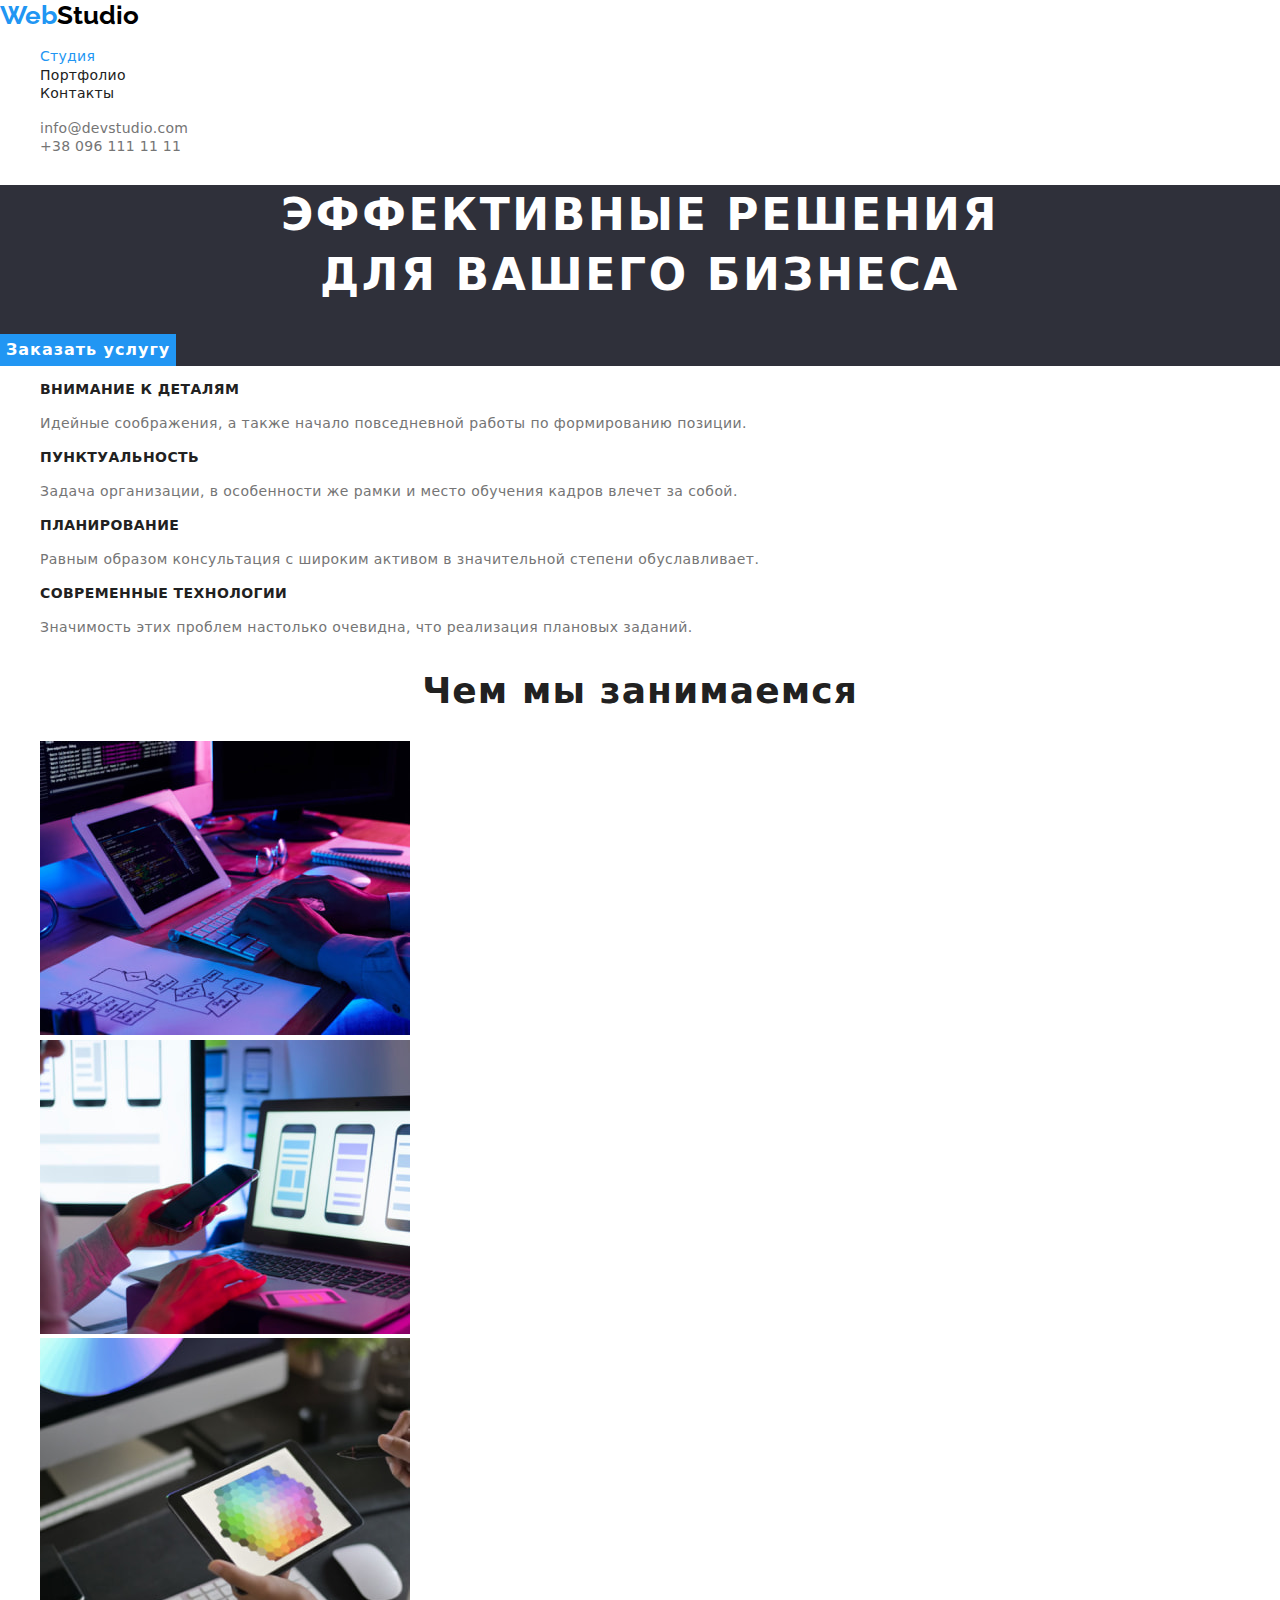
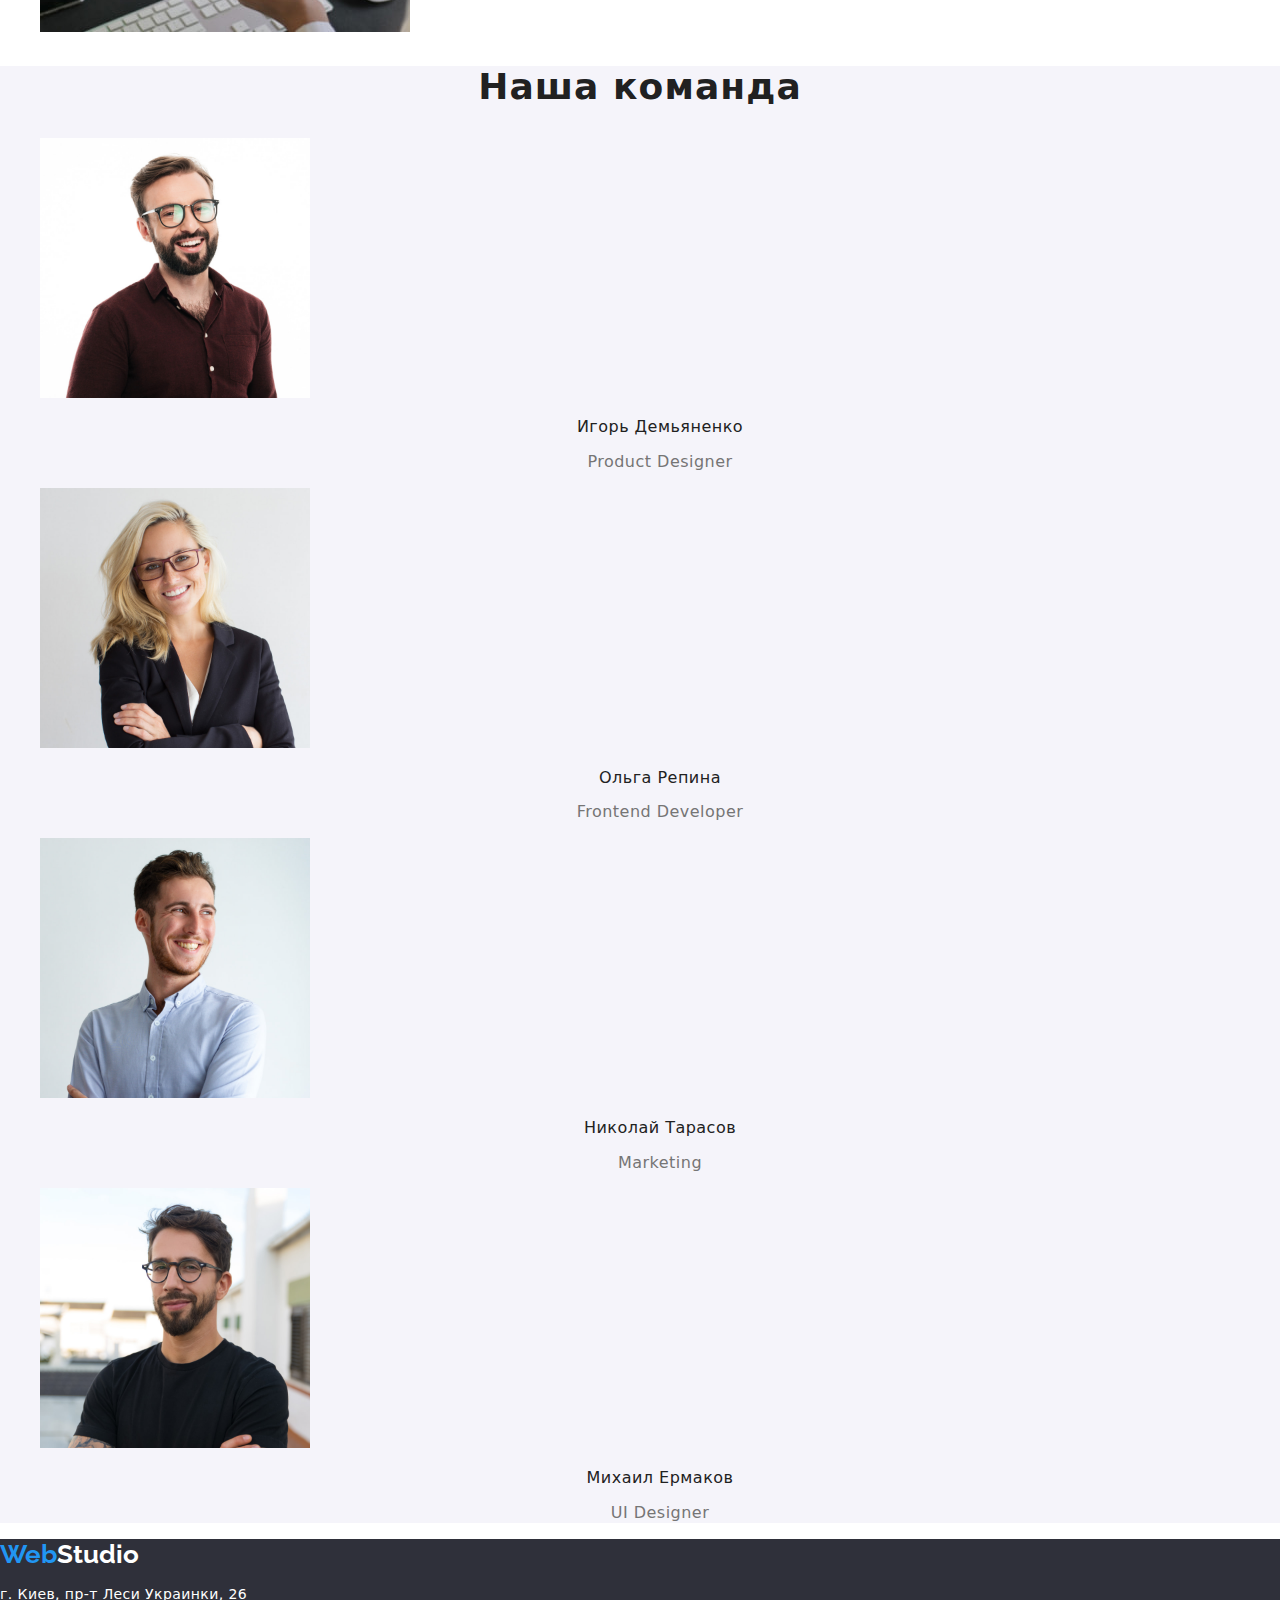
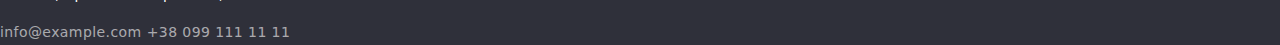
==== index.html @ 964d64b8 "adds normalize" ====
<!DOCTYPE html>
<html lang="ru">
  <head>
    <meta charset="UTF-8" />
    <meta http-equiv="X-UA-Compatible" content="IE=edge" />
    <meta name="viewport" content="width=device-width, initial-scale=1.0" />
    <title>WebStudio</title>
    <link rel="preconnect" href="https://fonts.googleapis.com" />
    <link rel="preconnect" href="https://fonts.gstatic.com" crossorigin />
    <link
      href="https://fonts.googleapis.com/css2?family=Raleway:wght@700&family=Roboto:wght@400;500;700;900&display=swap"
      rel="stylesheet"
    />
    <link rel="stylesheet" href="./css/styles.css" />
    <link rel="stylesheet" href="https://cdnjs.cloudflare.com/ajax/libs/modern-normalize/1.1.0/modern-normalize.min.css">
  </head>
  <body>
    <header>
      <a href="" class="link header-logo"> <span lang="en" class="logo">Web</span>Studio</a>
      <nav>
        <ul class="list">
          <li>
            <a href="index.html" class="link header-link-current current">Студия</a>
          </li>
          <li><a href="portfolio.html" class="link header-link-current">Портфолио</a></li>
          <li><a href="" class="link header-link-current">Контакты</a></li>
        </ul>
      </nav>
      <ul class="list">
        <li>
          <a href="mailto:info@devstudio.com" class="link header-communication"
            >info@devstudio.com</a
          >
        </li>
        <li>
          <a href="tel:++380961111111" class="link header-communication">+38 096 111 11 11</a>
        </li>
      </ul>
    </header>
    <main>
      <!-- Main section -->
      <section class="title">
        <h1 class="uppertitle">
          Эффективные решения <br />
          для вашего бизнеса
        </h1>
        <button class="btn" type="button">Заказать услугу</button>
      </section>
      <!--Особенности  -->
      <section class="section-1">
        <h2 hidden>Особенности</h2>
        <ul class="list">
          <li>
            <h3 class="caption">Внимание к деталям</h3>
            <p class="caption-txt">
              Идейные соображения, а также начало повседневной работы по формированию позиции.
            </p>
          </li>
          <li>
            <h3 class="caption">Пунктуальность</h3>
            <p class="caption-txt">
              Задача организации, в особенности же рамки и место обучения кадров влечет за собой.
            </p>
          </li>
          <li>
            <h3 class="caption">Планирование</h3>
            <p class="caption-txt">
              Равным образом консультация с широким активом в значительной степени обуславливает.
            </p>
          </li>
          <li>
            <h3 class="caption">Современные технологии</h3>
            <p class="caption-txt">
              Значимость этих проблем настолько очевидна, что реализация плановых заданий.
            </p>
          </li>
        </ul>
      </section>
      <!--Чем мы занимаемся-->
      <section>
        <h2 class="heading">Чем мы занимаемся</h2>
        <ul class="list">
          <li>
            <img
              class="list-pic"
              src="./images/what-we-do/box-1.jpg"
              alt="пишет код"
              width="370"
              height="294"
            />
          </li>
          <li>
            <img
              class="list-pic"
              src="./images/what-we-do/box-2.jpg"
              alt="телефон авторизируется с компютером"
              width="370"
              height="294"
            />
          </li>
          <li>
            <img
              class="list-pic"
              src="./images/what-we-do/box-3.jpg"
              alt="спектр цветов на ноутбуке"
              width="370"
              height="294"
            />
          </li>
        </ul>
      </section>
      <!--Наша команда-->
      <section class="section-3">
        <h2 class="heading">Наша команда</h2>
        <ul class="list">
          <li>
            <img
              class="list-images"
              src="./images/our-team/img(1).jpg"
              alt="мужчина в коричневой рубашке"
              width="270"
              height="260"
            />
            <h3 class="list-title">Игорь Демьяненко</h3>
            <p class="list-txt" lang="en">Product Designer</p>
          </li>
          <li>
            <img
              class="list-images"
              src="./images/our-team/img(2).jpg"
              alt="женщина в очках"
              width="270"
              height="260"
            />
            <h3 class="list-title">Ольга Репина</h3>
            <p class="list-txt" lang="en">Frontend Developer</p>
          </li>
          <li>
            <img
              class="list-images"
              src="./images/our-team/img(3).jpg"
              alt="мужчина в белой рубашке"
              width="270"
              height="260"
            />
            <h3 class="list-title">Николай Тарасов</h3>
            <p class="list-txt" lang="en">Marketing</p>
          </li>
          <li>
            <img
              class="list-images"
              src="./images/our-team/img(4).jpg"
              alt="мужчина в черной рубашке"
              width="270"
              height="260"
            />
            <h3 class="list-title">Михаил Ермаков</h3>
            <p class="list-txt" lang="en">UI Designer</p>
          </li>
        </ul>
      </section>
    </main>
    <footer class="footer">
      <a href="" class="link footer-logo"> <span class="logo">Web</span>Studio</a>
      <address>
        <p class="address-txt">г. Киев, пр-т Леси Украинки, 26</p>
        <a href="mailto:info@example.com" class="link footer-communication">info@example.com</a>
        <a href="tel:+380991111111" class="link footer-communication">+38 099 111 11 11</a>
      </address>
    </footer>
  </body>
</html>
---- css/styles.css ----
:root{
    /*text colors*/
--main-txt-cl: #212121;
--secondary-txt-cl:#757575;
--accent-txt-cl:#2196F3;
--txt-color: #FFFFFF;

    /*background colors*/
    --dark-bg-cl:#2F303A;
    --light-bg-cl: #FFFFFF;
    /*others*/
}

body{
    color:var(--main-txt-cl) ;
    font-family: 'Roboto', sans-serif;
}

/*reset styles*/
.link{
    text-decoration: none;
    color: currentColor;
}
.list{
    list-style: none;
}

/*Studio*/
/*header section*/
.logo{
    color: var(--accent-txt-cl);
}
.header-logo{
    color: #000000;
    font-weight: 700;
        font-size: 26px;
        line-height: 1.19em ;
        font-family: 'Raleway';
}
.header {
    background-color: var(--light-bg-cl);
}

.header-link-current{
    font-weight: 500;
        font-size: 14px;
        line-height: 1.33em;
        letter-spacing: 0.02em;
        color: var(--main-txt-cl);
}

.header-link:hover,
.header-link:focus{
    color: var(--accent-txt-cl);
}

.header-link-current:hover,
.header-link-current:focus{
    color: var(--accent-txt-cl);
}
.current{
    color: var(--accent-txt-cl);
}
.header-communication{
    font-weight: 500;
        font-size: 14px;
        line-height: height 1.33em;;
        letter-spacing: 0.02em;
        color: var(--secondary-txt-cl);
}

.header-communication:hover,
.header-communication:focus{
    color: var(--accent-txt-cl);
}

/*Main section*/
.title{
    background-color: var(--dark-bg-cl);
   
}

.uppertitle{
    font-weight: 900;
        font-size: 44px;
        line-height: 1.36em;
        text-align: center;
        letter-spacing: 0.06em;
        text-transform: uppercase;
        color: var(--txt-color);
           
}

.btn{
    font-weight: 700;
        font-size: 16px;
        line-height: 1.875em ;
        color: var(--txt-color);
        letter-spacing: 0.06em;
        background-color:var(--accent-txt-cl);
        cursor: pointer;
        font-family: inherit;
        background-color: var(--accent-txt-cl);
        border: none;
}

.btn:hover,
.btn:focus{
background-color:#188CE8;}
/*Особенности*/
.caption{
            font-weight: 700;
                font-size: 14px;
                line-height: 1.14em ;
                letter-spacing: 0.03em;
                text-transform: uppercase;
                color: var(--main-txt-cl);
}

.caption-txt {
    font-size: 14px;
    line-height: 1.71em ;
    letter-spacing: 0.03em;
    color: var(--secondary-txt-cl);
}
.heading {
    font-weight: 700;
    font-size: 36px;
    line-height: 1.16em;
    text-align: center;
    letter-spacing: 0.03em;
}
/*Чем мы занимаемся*/
.list-pic{
    width: 370px;
}

/*наша команда*/
.section-3{
    background-color:  #F5F4FA;
}

.list-images{
    width: 270px;
}

.list-title{
    font-weight: 500;
        font-size: 16px;
        line-height:1.18em;
        text-align: center;
        letter-spacing: 0.03em;
}

.list-txt{
        font-size: 16px;
        line-height:1.18em;
        text-align: center;
        letter-spacing: 0.03em;
        color: var(--secondary-txt-cl);
}



/*Filters*/
.list-btn {
    background-color: #F5F4FA;
    font-weight: 500;
        font-size: 16px;
        line-height:1.16em;
        text-align: center;
        letter-spacing: 0.03em;
        cursor: pointer;
        border: none;
}

.button-current{
    background-color: var(--accent-txt-cl);
    color: var(--txt-color);
}

.list-btn-current:hover,
.list-btn-current:focus{
    background-color: var(--accent-txt-cl);
    color: var(--txt-color);
}
/*projects*/
.list-img{
    width: 370px;
}

.list-heading{
    font-weight: 700;
        font-size: 18px;
        line-height:2em;
        letter-spacing: 0.06em;
}

.list-text{    
        font-size: 16px;
        line-height:1.875em;
        letter-spacing: 0.03em;
        color:var(--secondary-txt-cl);
}



/*footer*/
.footer {
    background-color: var(--dark-bg-cl);
}

.footer-logo {
    font-weight: 700;
    font-size: 26px;
    line-height: 1.19em;
    color: var(--txt-color);
    font-family: 'Raleway';
}

.address-txt {
    font-size: 14px;
    line-height: 1.71em;
    letter-spacing: 0.03em;
    color:var(--txt-color);
    font-style: normal;

}

.footer-communication {
    font-size: 14px;
    line-height: 1.71em;
    letter-spacing: 0.03em;
    color: rgba(255, 255, 255, 0.6);
    font-style: normal;
}

.footer-communication:hover,
.footer-communication:focus {
    color: var(--txt-color);
}
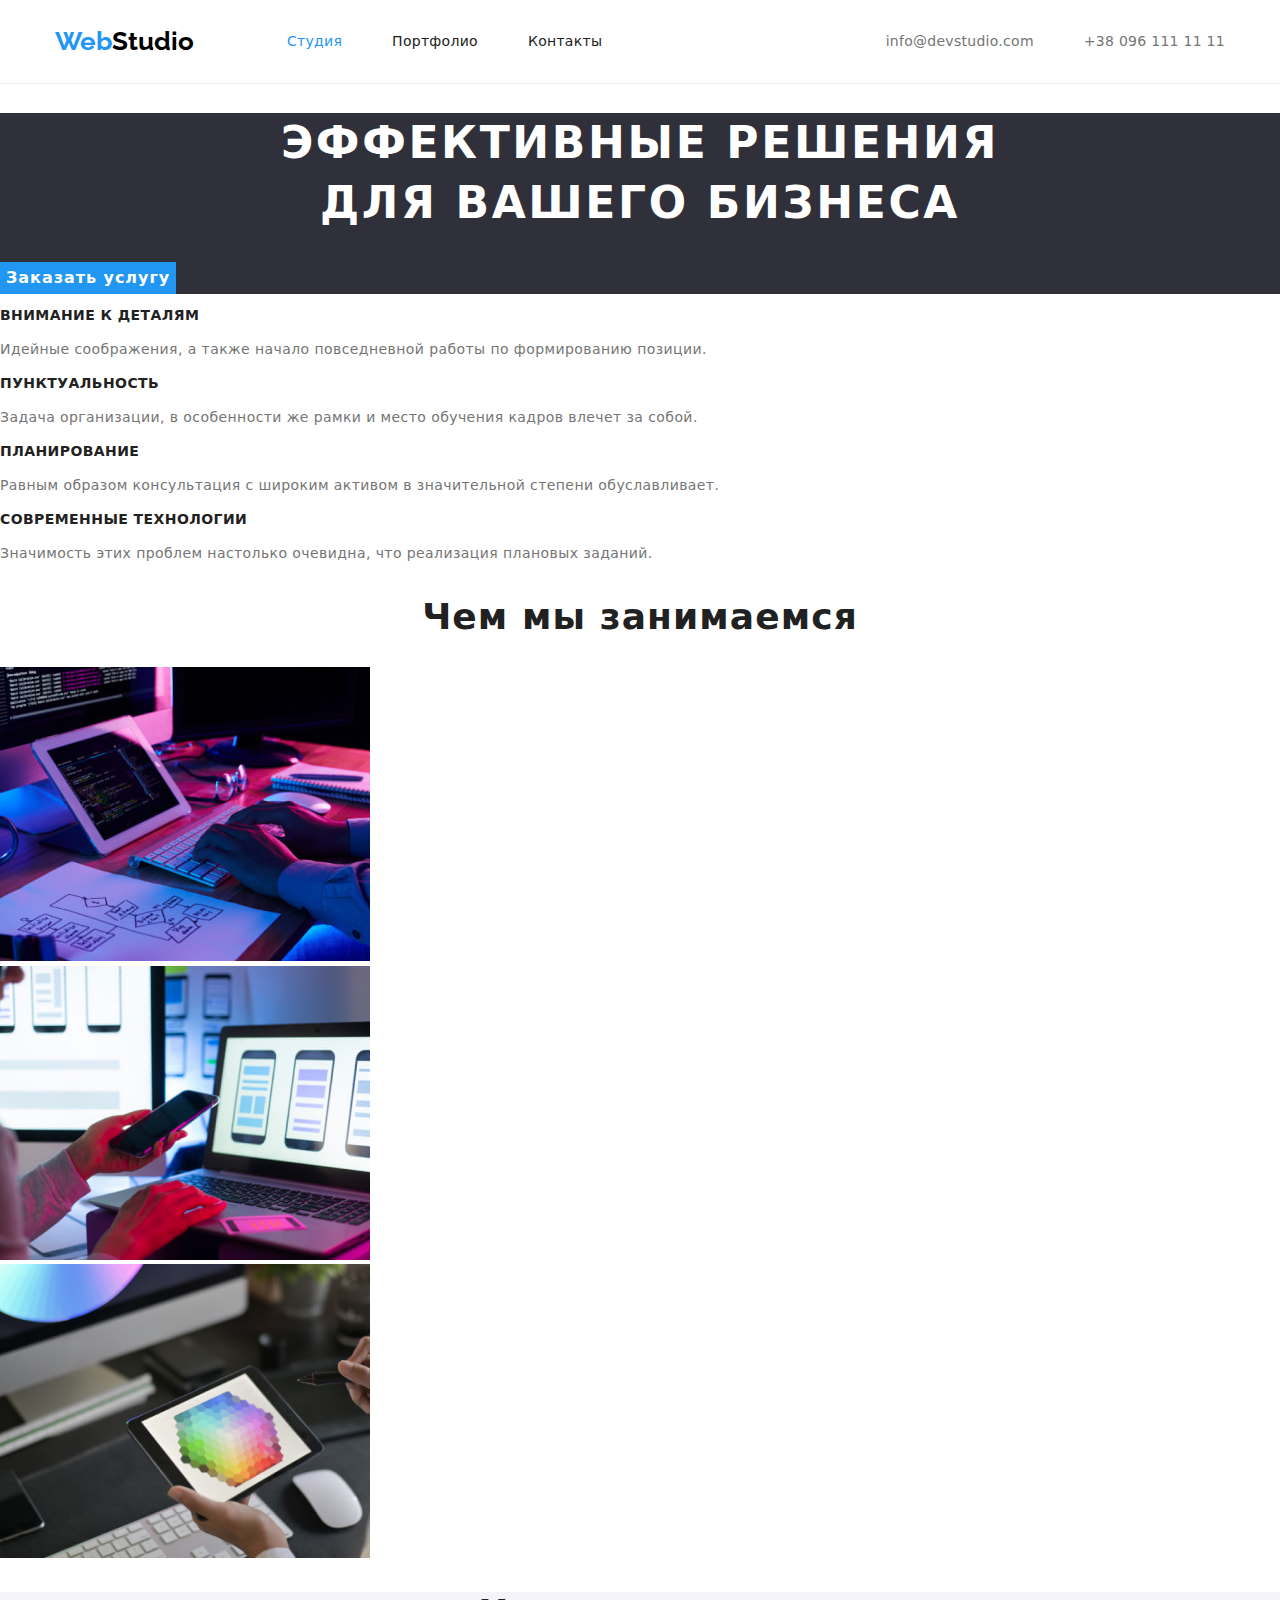
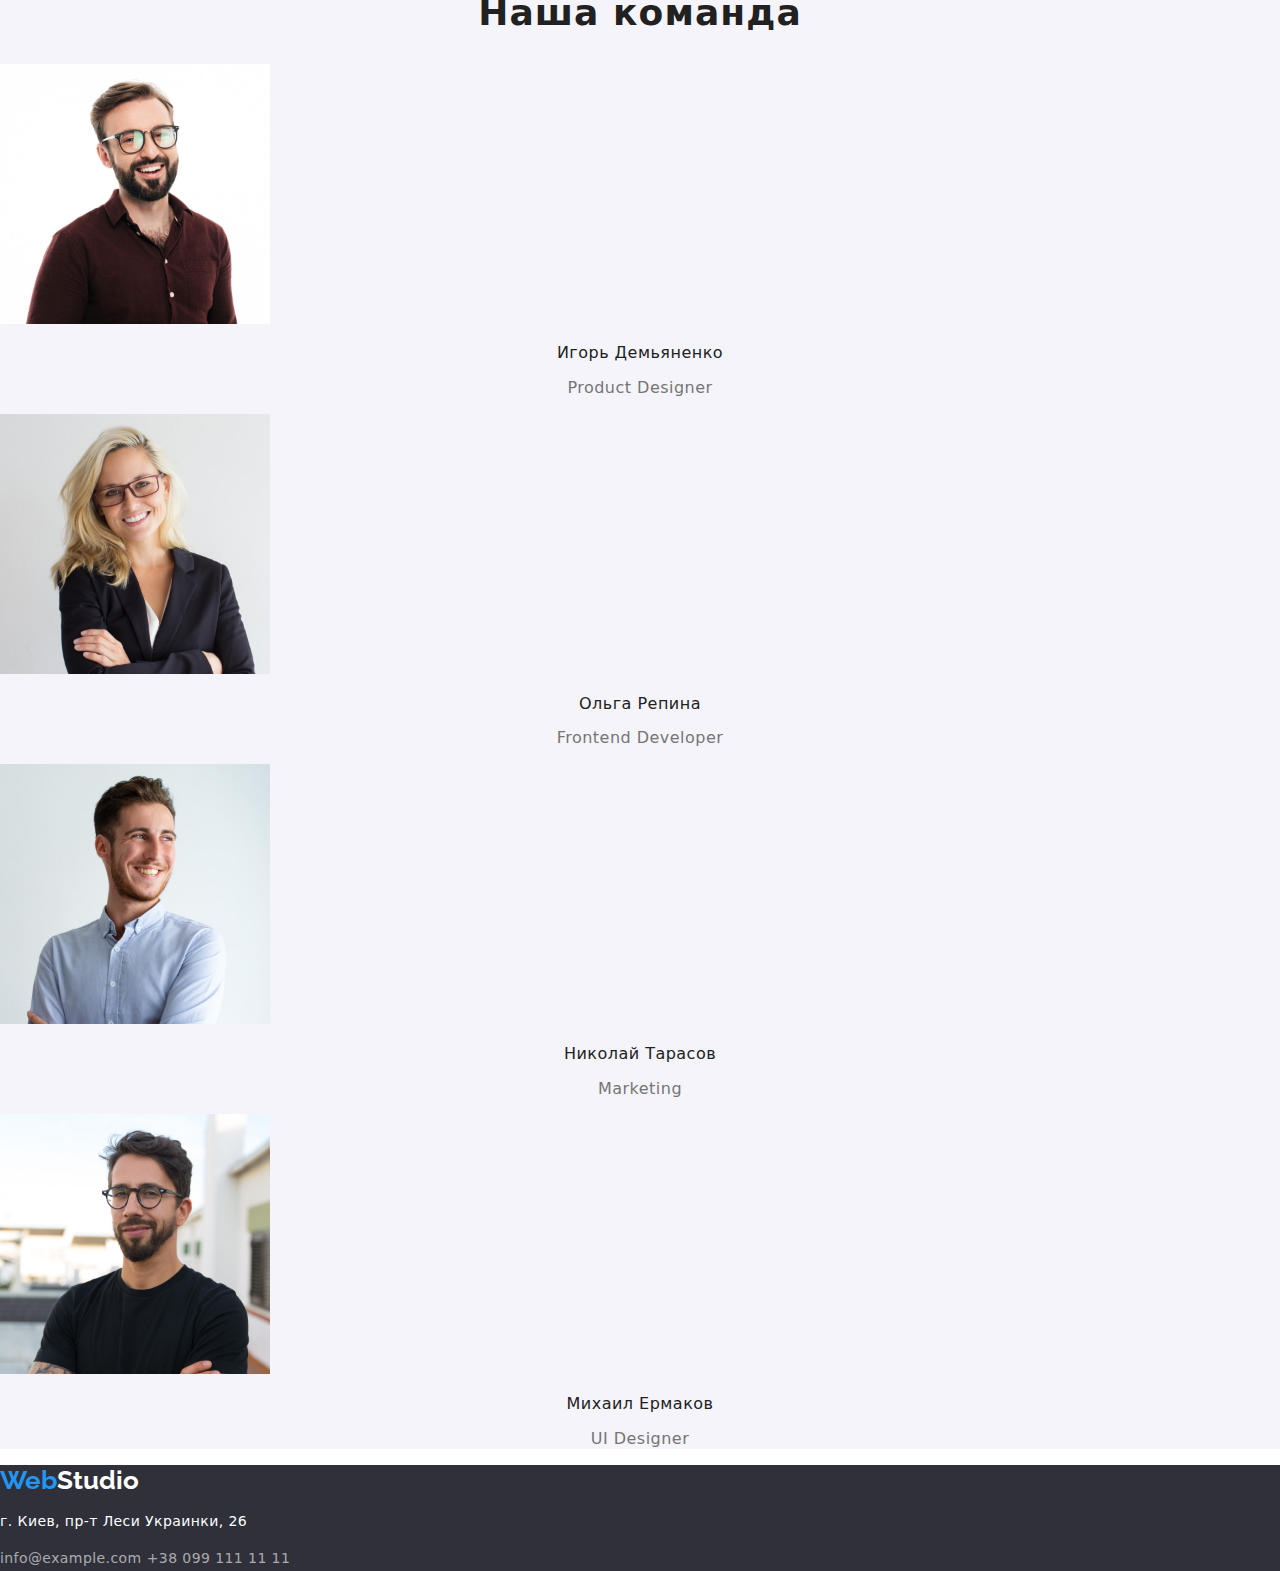
==== commit c3844507: "adds styles for header" ====
--- a/index.html
+++ b/index.html
@@ -15,10 +15,11 @@
     <link rel="stylesheet" href="https://cdnjs.cloudflare.com/ajax/libs/modern-normalize/1.1.0/modern-normalize.min.css">
   </head>
   <body>
-    <header>
+    <header class="header border">
+      <div class="container">
       <a href="" class="link header-logo"> <span lang="en" class="logo">Web</span>Studio</a>
       <nav>
-        <ul class="list">
+        <ul class="list list-nav">
           <li>
             <a href="index.html" class="link header-link-current current">Студия</a>
           </li>
@@ -26,7 +27,7 @@
           <li><a href="" class="link header-link-current">Контакты</a></li>
         </ul>
       </nav>
-      <ul class="list">
+      <ul class="list contacts-nav">
         <li>
           <a href="mailto:info@devstudio.com" class="link header-communication"
             >info@devstudio.com</a
@@ -36,6 +37,7 @@
           <a href="tel:++380961111111" class="link header-communication">+38 096 111 11 11</a>
         </li>
       </ul>
+      </div>
     </header>
     <main>
       <!-- Main section -->
--- a/css/styles.css
+++ b/css/styles.css
@@ -24,9 +24,27 @@
 .list{
     list-style: none;
 }
-
-/*Studio*/
+ul{
+    padding: 0;
+    margin: 0;
+}
 /*header section*/
+.header, .border{
+border-bottom: 1px solid #ECECEC;
+}
+.header .container{
+    display: flex;
+    align-items: center;
+}
+.container{
+    width: 1200px;
+    padding-left: 15px;
+    padding-right: 15px;
+    margin: 0 auto;
+}
+.header .header-logo{
+    margin-right: 93px;
+}
 .logo{
     color: var(--accent-txt-cl);
 }
@@ -39,6 +57,12 @@
 }
 .header {
     background-color: var(--light-bg-cl);
+}
+
+.list-nav{
+    display: flex;
+    margin-left: auto;
+    gap: 50px;
 }
 
 .header-link-current{
@@ -60,6 +84,15 @@
 }
 .current{
     color: var(--accent-txt-cl);
+}
+.list-nav .link{
+display: block;
+padding: 32px 0;
+}
+.contacts-nav{
+    display: flex;
+    margin-left: auto;
+    gap: 50px;
 }
 .header-communication{
     font-weight: 500;
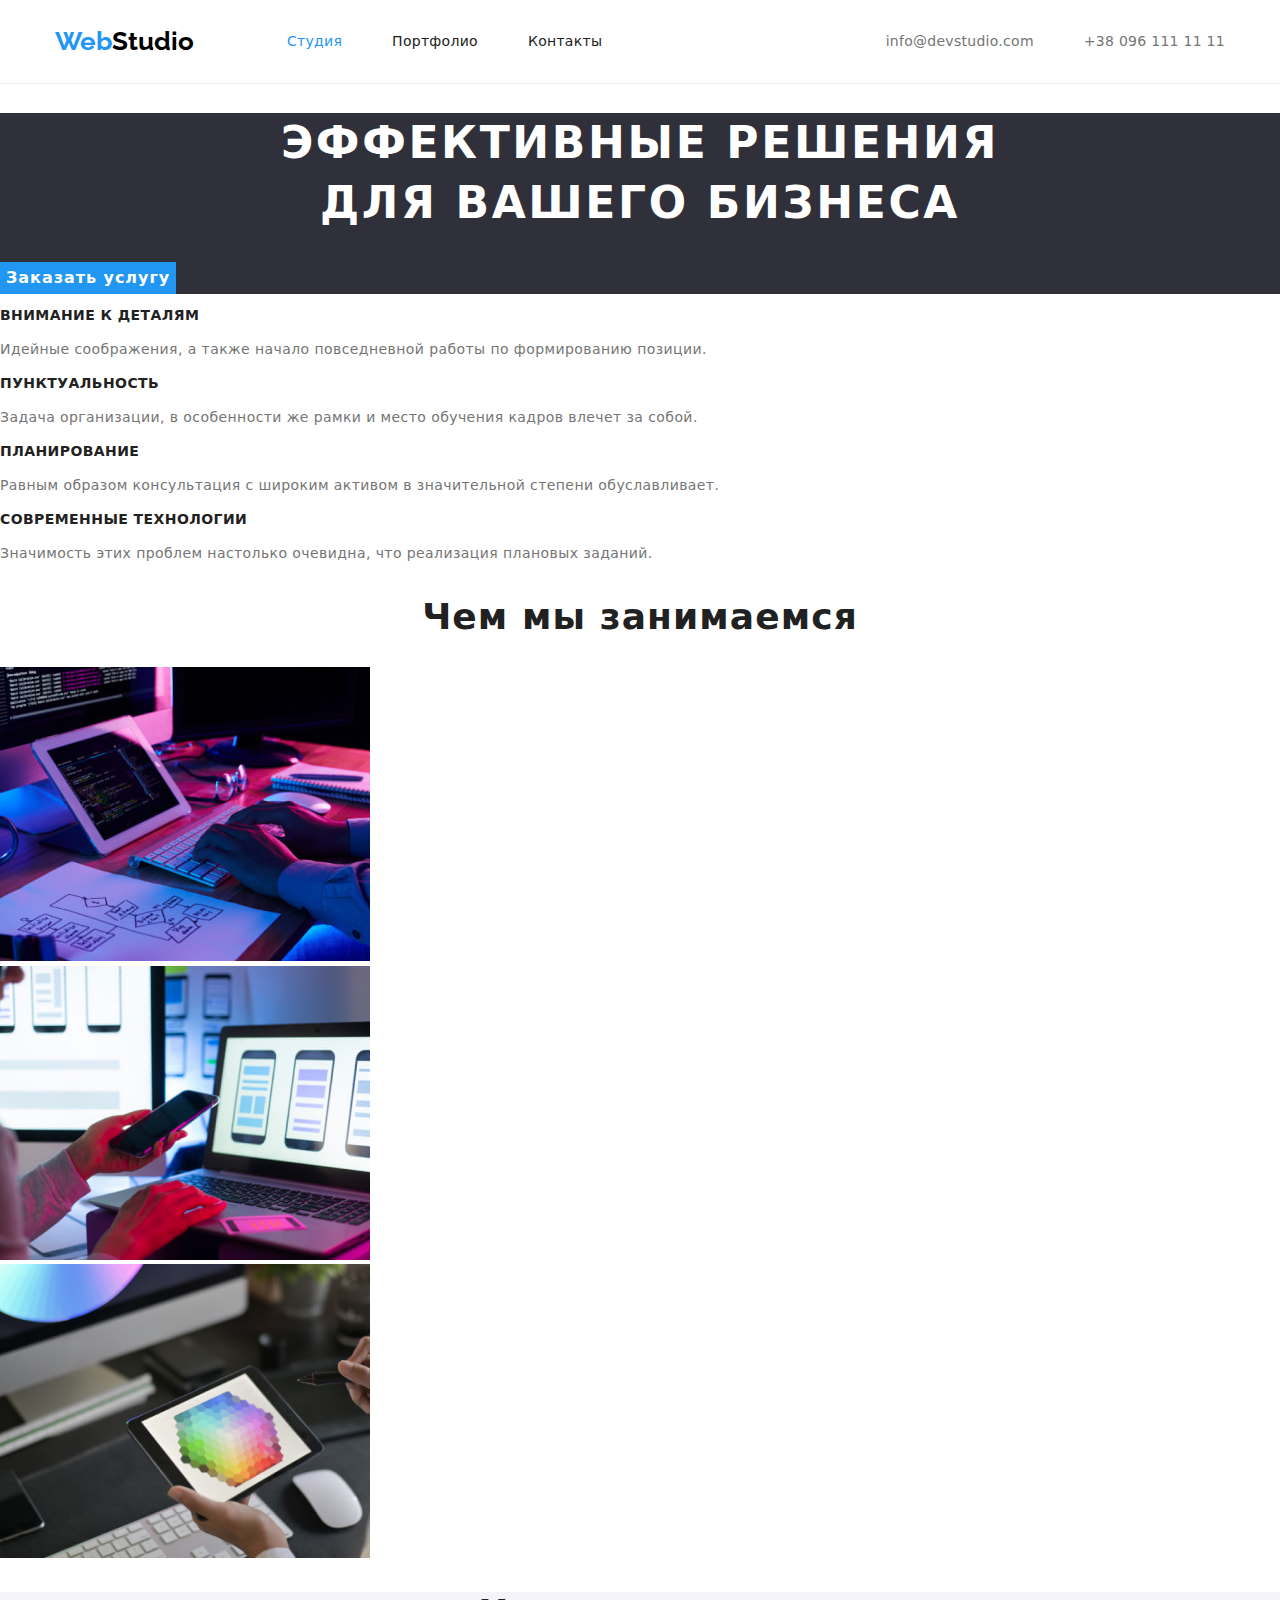
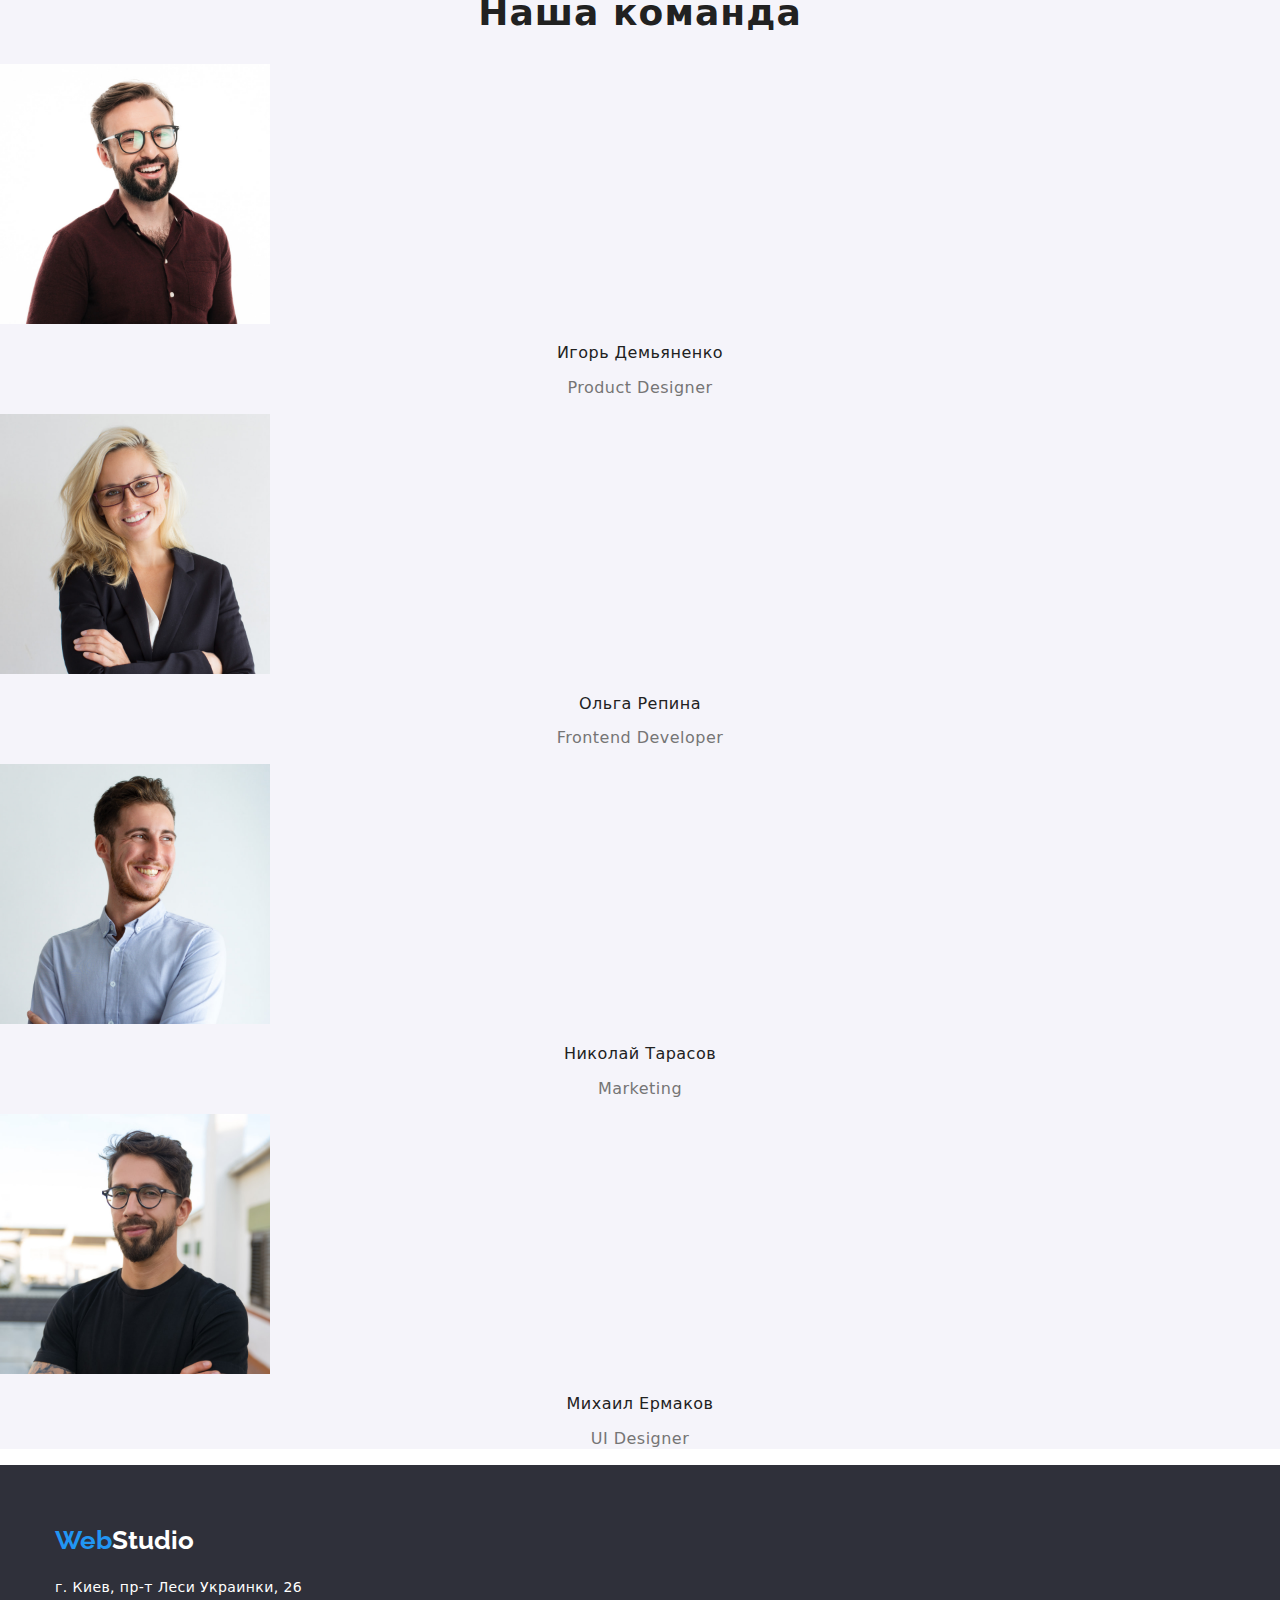
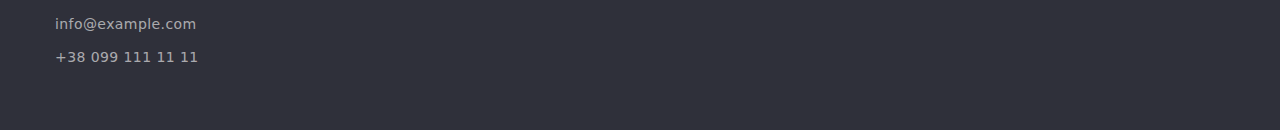
==== commit 72ac52bf: "adds styles to footer" ====
--- a/index.html
+++ b/index.html
@@ -21,8 +21,7 @@
       <nav>
         <ul class="list list-nav">
           <li>
-            <a href="index.html" class="link header-link-current current">Студия</a>
-          </li>
+            <a href="index.html" class="link header-link-current current">Студия</a></li>
           <li><a href="portfolio.html" class="link header-link-current">Портфолио</a></li>
           <li><a href="" class="link header-link-current">Контакты</a></li>
         </ul>
@@ -163,12 +162,16 @@
       </section>
     </main>
     <footer class="footer">
+      <div class="container">
       <a href="" class="link footer-logo"> <span class="logo">Web</span>Studio</a>
-      <address>
-        <p class="address-txt">г. Киев, пр-т Леси Украинки, 26</p>
-        <a href="mailto:info@example.com" class="link footer-communication">info@example.com</a>
-        <a href="tel:+380991111111" class="link footer-communication">+38 099 111 11 11</a>
+      <address class="footer-contacts">
+        <ul class="list">
+          <li class="footer-item"><p class="address-txt">г. Киев, пр-т Леси Украинки, 26</p></li>
+          <li class="footer-item"><a href="mailto:info@example.com" class="link footer-communication">info@example.com</a></li>
+          <li class="footer-item"><a href="tel:+380991111111" class="link footer-communication">+38 099 111 11 11</a></li>
+        </ul>
       </address>
+      </div>
     </footer>
   </body>
 </html>
--- a/css/styles.css
+++ b/css/styles.css
@@ -241,8 +241,13 @@
 /*footer*/
 .footer {
     background-color: var(--dark-bg-cl);
-}
-
+    padding-top: 60px;
+    padding-bottom: 60px;
+}
+.footer .footer-logo{
+    display: block;
+    margin-bottom: 20px;
+}
 .footer-logo {
     font-weight: 700;
     font-size: 26px;
@@ -250,7 +255,14 @@
     color: var(--txt-color);
     font-family: 'Raleway';
 }
-
+.footet-contacts{
+    margin: auto;
+
+}
+.footer-item:not(:last-child){
+    display: block;
+margin-bottom: 9px;
+}
 .address-txt {
     font-size: 14px;
     line-height: 1.71em;
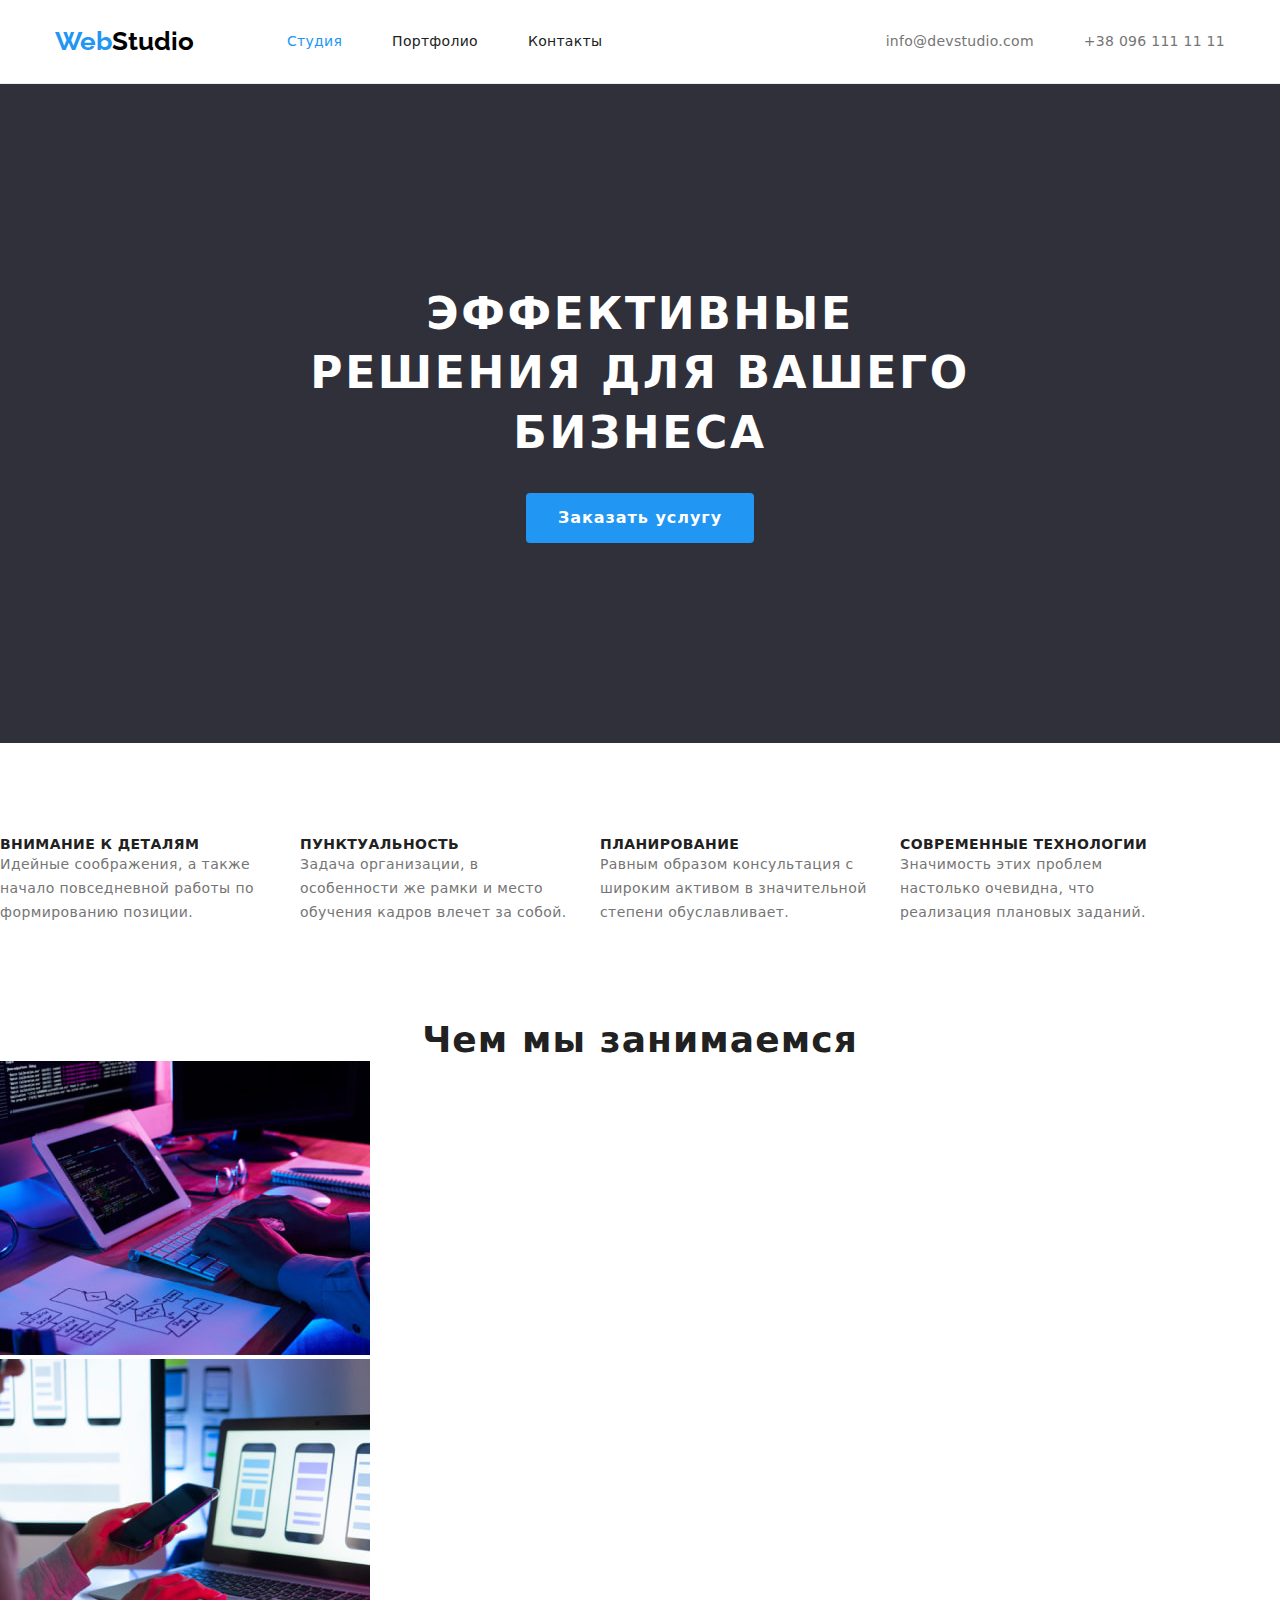
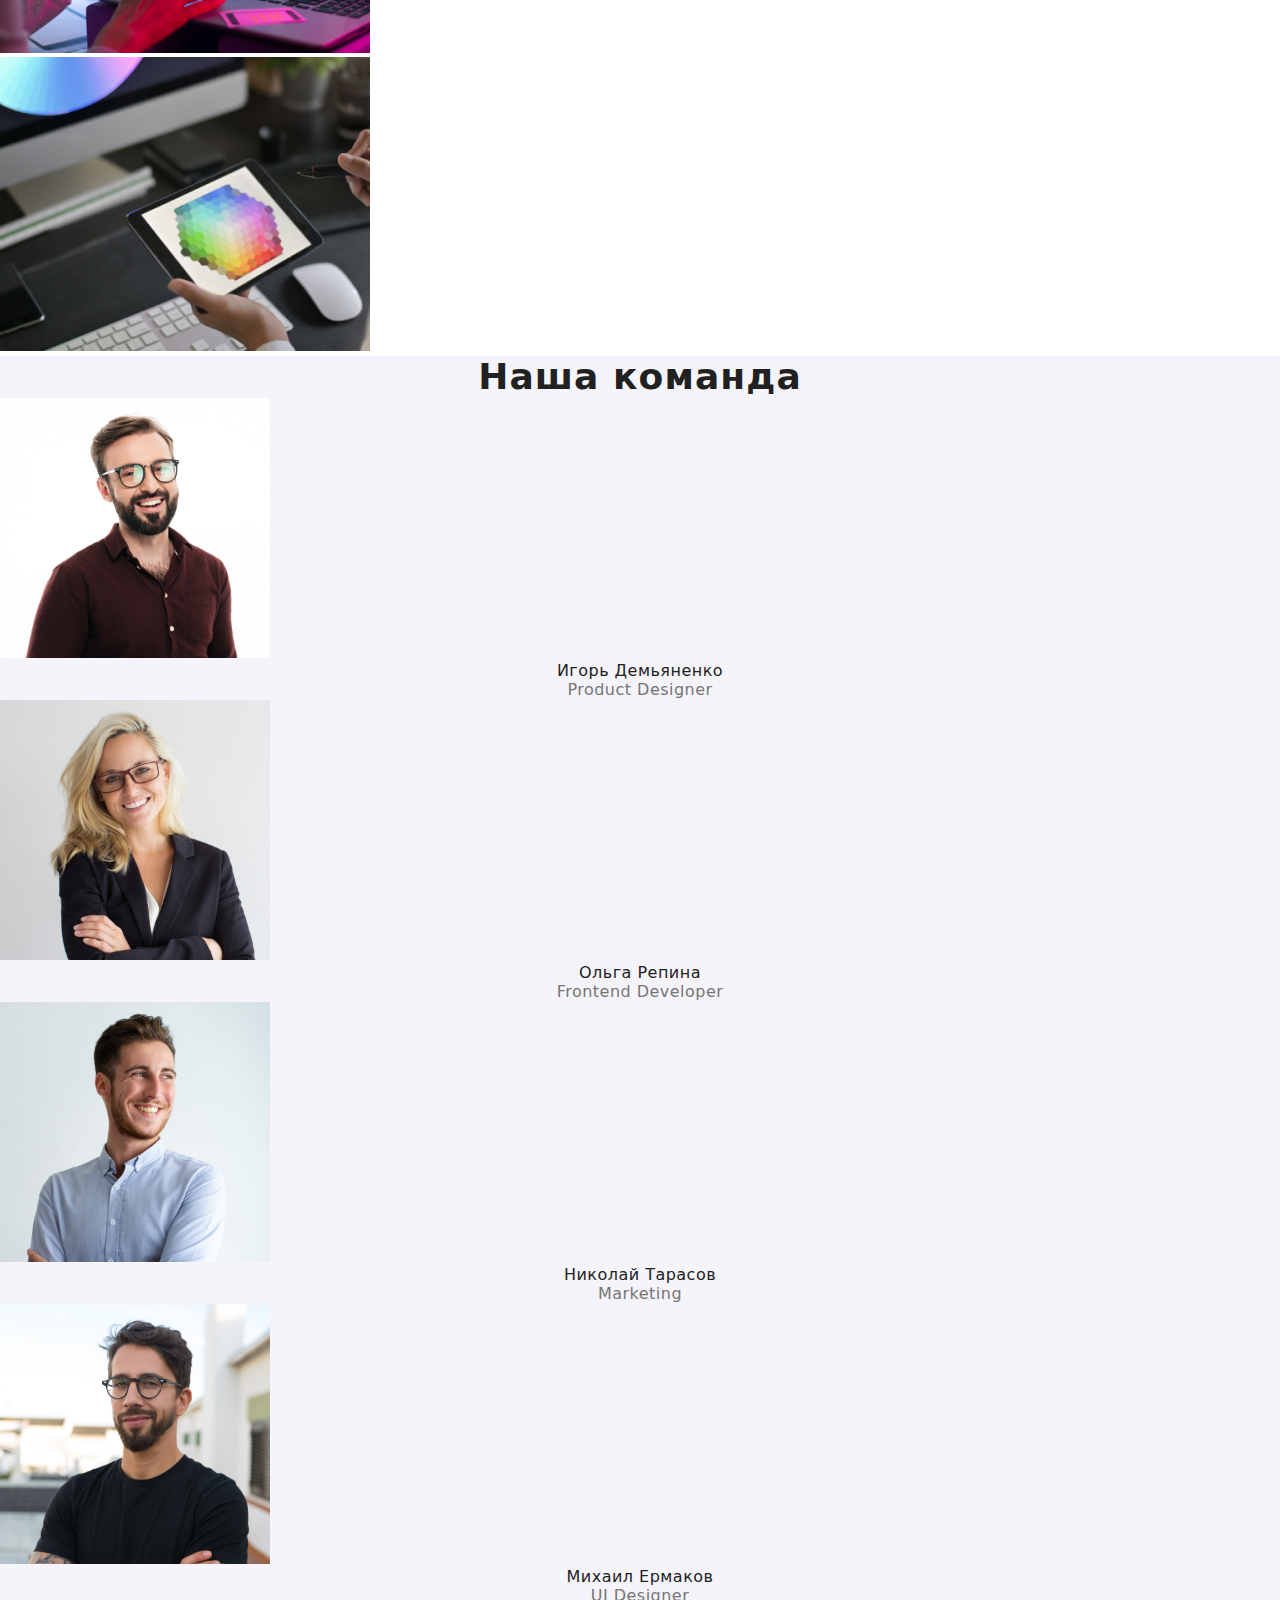
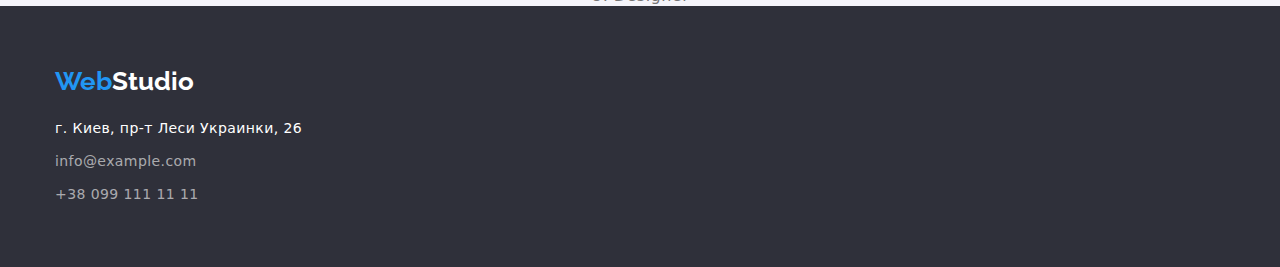
==== commit ced8a6cf: "stylings" ====
--- a/index.html
+++ b/index.html
@@ -40,42 +40,44 @@
     </header>
     <main>
       <!-- Main section -->
-      <section class="title">
-        <h1 class="uppertitle">
-          Эффективные решения <br />
-          для вашего бизнеса
-        </h1>
+      <section class="main section">
+        <div class="main container">
+        <h1 class="main-title">
+          Эффективные решения для вашего бизнеса</h1>
         <button class="btn" type="button">Заказать услугу</button>
+        </div>
       </section>
-      <!--Особенности  -->
-      <section class="section-1">
-        <h2 hidden>Особенности</h2>
-        <ul class="list">
-          <li>
+      <!--Features-->
+      <section class="features-section">
+        <div class="features conrainer">
+        <h2 class="visually-hidden">Особенности</h2>
+        <ul class="list features">
+          <li class="features item">
             <h3 class="caption">Внимание к деталям</h3>
             <p class="caption-txt">
               Идейные соображения, а также начало повседневной работы по формированию позиции.
             </p>
           </li>
-          <li>
+          <li class="features item">
             <h3 class="caption">Пунктуальность</h3>
             <p class="caption-txt">
               Задача организации, в особенности же рамки и место обучения кадров влечет за собой.
             </p>
           </li>
-          <li>
+          <li class="features item">
             <h3 class="caption">Планирование</h3>
             <p class="caption-txt">
               Равным образом консультация с широким активом в значительной степени обуславливает.
             </p>
           </li>
-          <li>
+          <li class="features item">
             <h3 class="caption">Современные технологии</h3>
             <p class="caption-txt">
               Значимость этих проблем настолько очевидна, что реализация плановых заданий.
             </p>
           </li>
         </ul>
+        </div>
       </section>
       <!--Чем мы занимаемся-->
       <section>
--- a/css/styles.css
+++ b/css/styles.css
@@ -24,7 +24,7 @@
 .list{
     list-style: none;
 }
-ul{
+ul, h1, h2, h3, h4, h5, h6, p{
     padding: 0;
     margin: 0;
 }
@@ -108,12 +108,15 @@
 }
 
 /*Main section*/
-.title{
+.main.section{
+    padding: 200px 0;
+}
+.main{
     background-color: var(--dark-bg-cl);
    
 }
 
-.uppertitle{
+.main-title{
     font-weight: 900;
         font-size: 44px;
         line-height: 1.36em;
@@ -121,10 +124,15 @@
         letter-spacing: 0.06em;
         text-transform: uppercase;
         color: var(--txt-color);
+        width: 696px;
+        margin: auto;
+        margin-bottom: 30px;
            
 }
 
 .btn{
+    padding: 10px 32px;
+    border-radius: 4px;
     font-weight: 700;
         font-size: 16px;
         line-height: 1.875em ;
@@ -133,14 +141,39 @@
         background-color:var(--accent-txt-cl);
         cursor: pointer;
         font-family: inherit;
-        background-color: var(--accent-txt-cl);
         border: none;
+        display: block;
+        margin: 0 auto;
 }
 
 .btn:hover,
 .btn:focus{
 background-color:#188CE8;}
-/*Особенности*/
+/*Features*/
+.features-section{
+padding-top: 94px;
+padding-bottom: 94px;
+}
+.visually-hidden {
+    position: absolute;
+    width: 1px;
+    height: 1px;
+    margin: -1px;
+    border: 0;
+    padding: 0;
+    white-space: nowrap;
+    clip-path: inset(100%);
+    clip: rect(0 0 0 0);
+    overflow: hidden;
+}
+.features.list{
+    display: flex;
+    flex-wrap: wrap;
+    gap: 30px;
+}
+.features.item{
+    width: 270px;
+}
 .caption{
             font-weight: 700;
                 font-size: 14px;
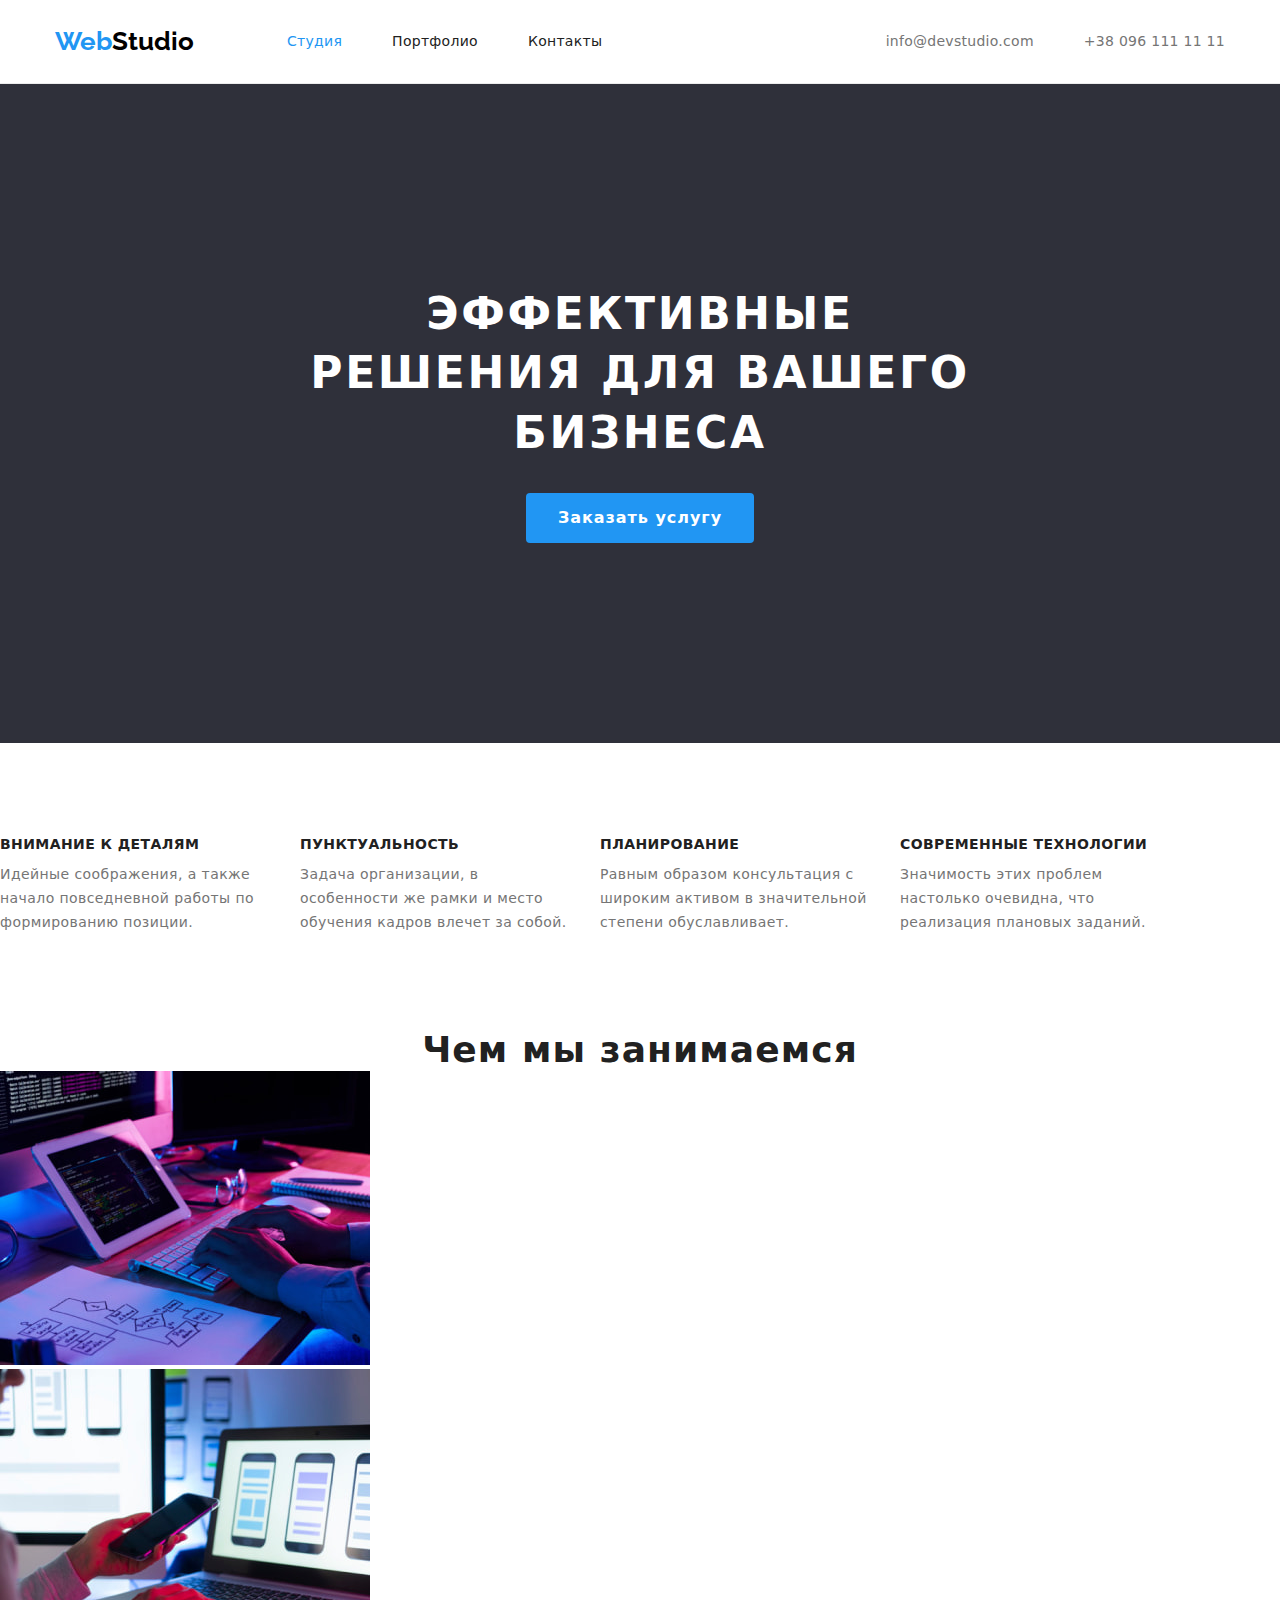
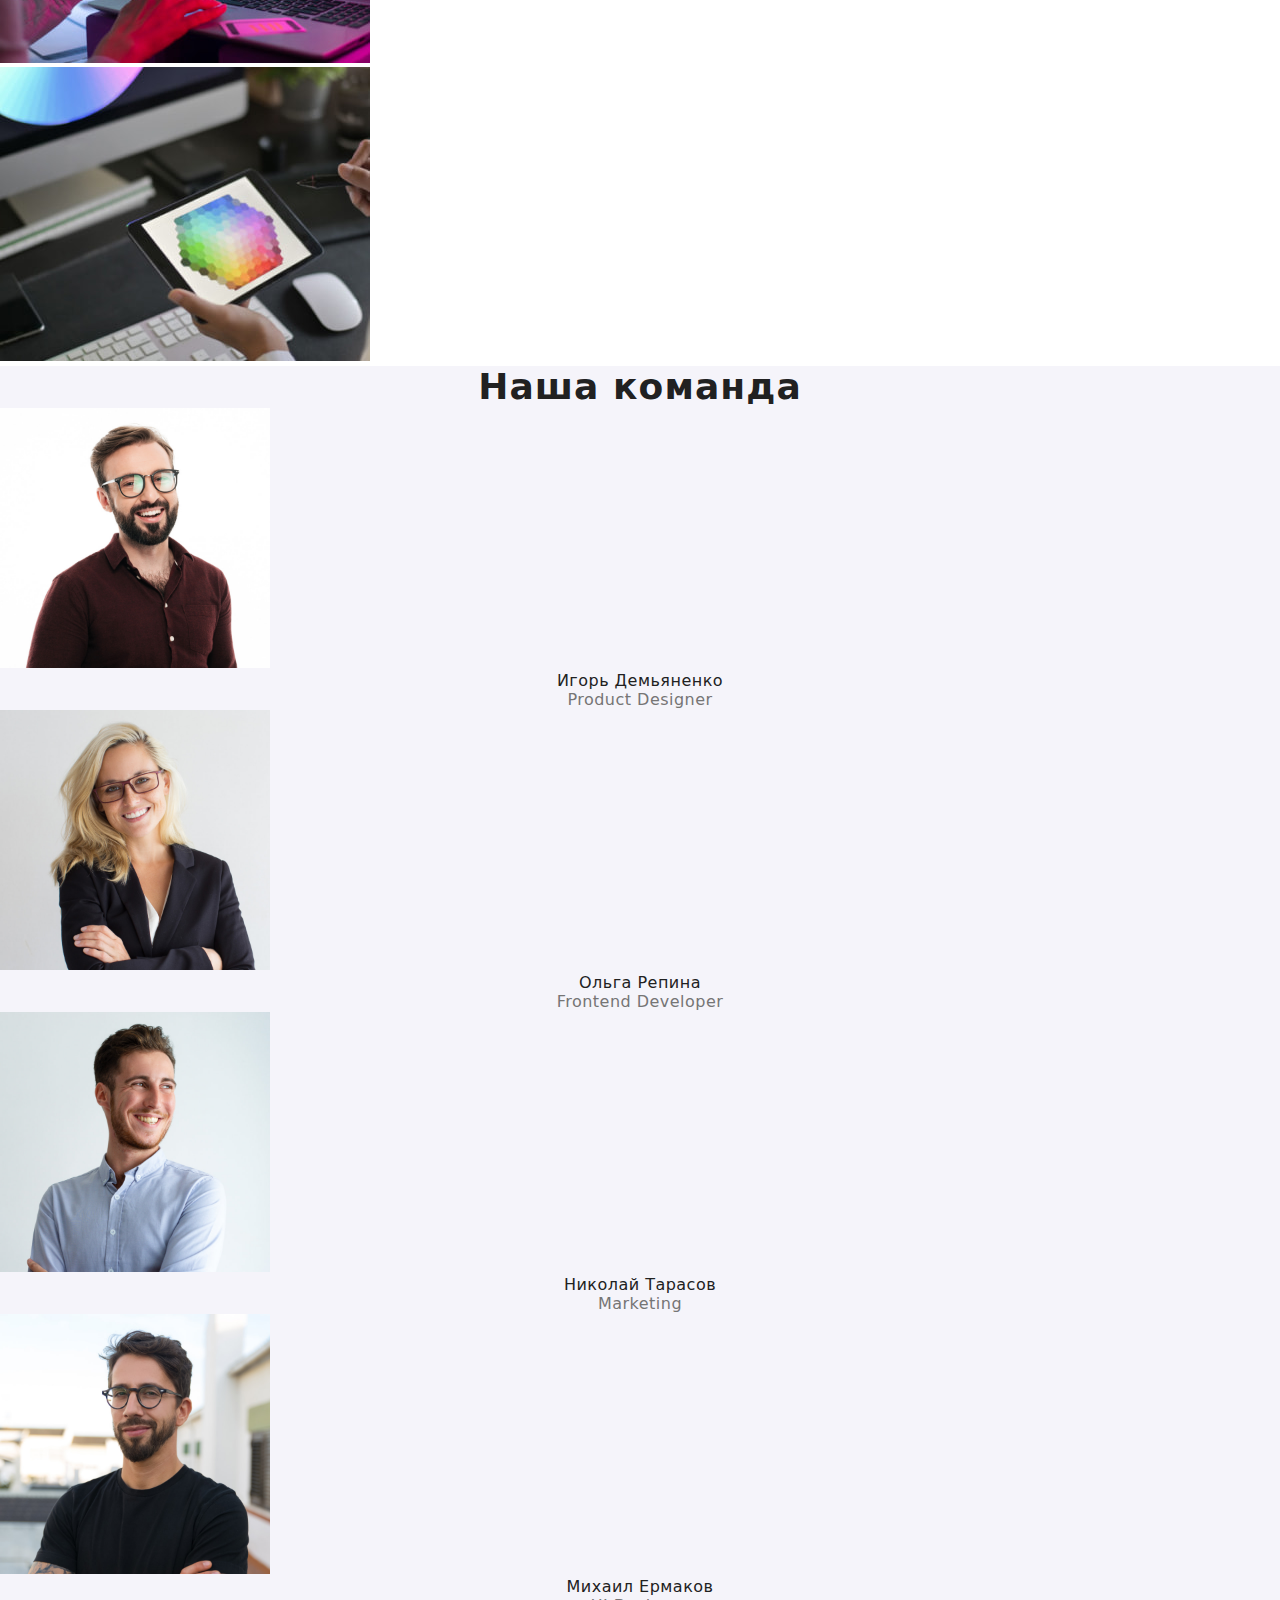
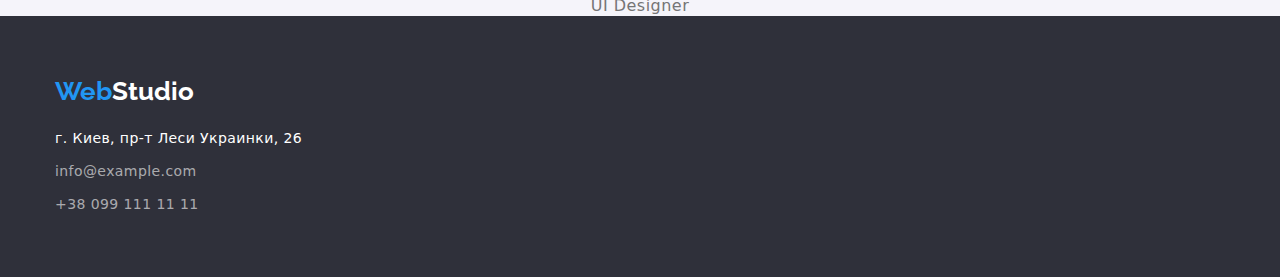
==== commit d5ab25fd: "/" ====
--- a/index.html
+++ b/index.html
@@ -48,7 +48,7 @@
         </div>
       </section>
       <!--Features-->
-      <section class="features-section">
+      <section class="features section">
         <div class="features conrainer">
         <h2 class="visually-hidden">Особенности</h2>
         <ul class="list features">
--- a/css/styles.css
+++ b/css/styles.css
@@ -150,7 +150,7 @@
 .btn:focus{
 background-color:#188CE8;}
 /*Features*/
-.features-section{
+.features.section{
 padding-top: 94px;
 padding-bottom: 94px;
 }
@@ -181,6 +181,7 @@
                 letter-spacing: 0.03em;
                 text-transform: uppercase;
                 color: var(--main-txt-cl);
+                margin-bottom: 10px;
 }
 
 .caption-txt {
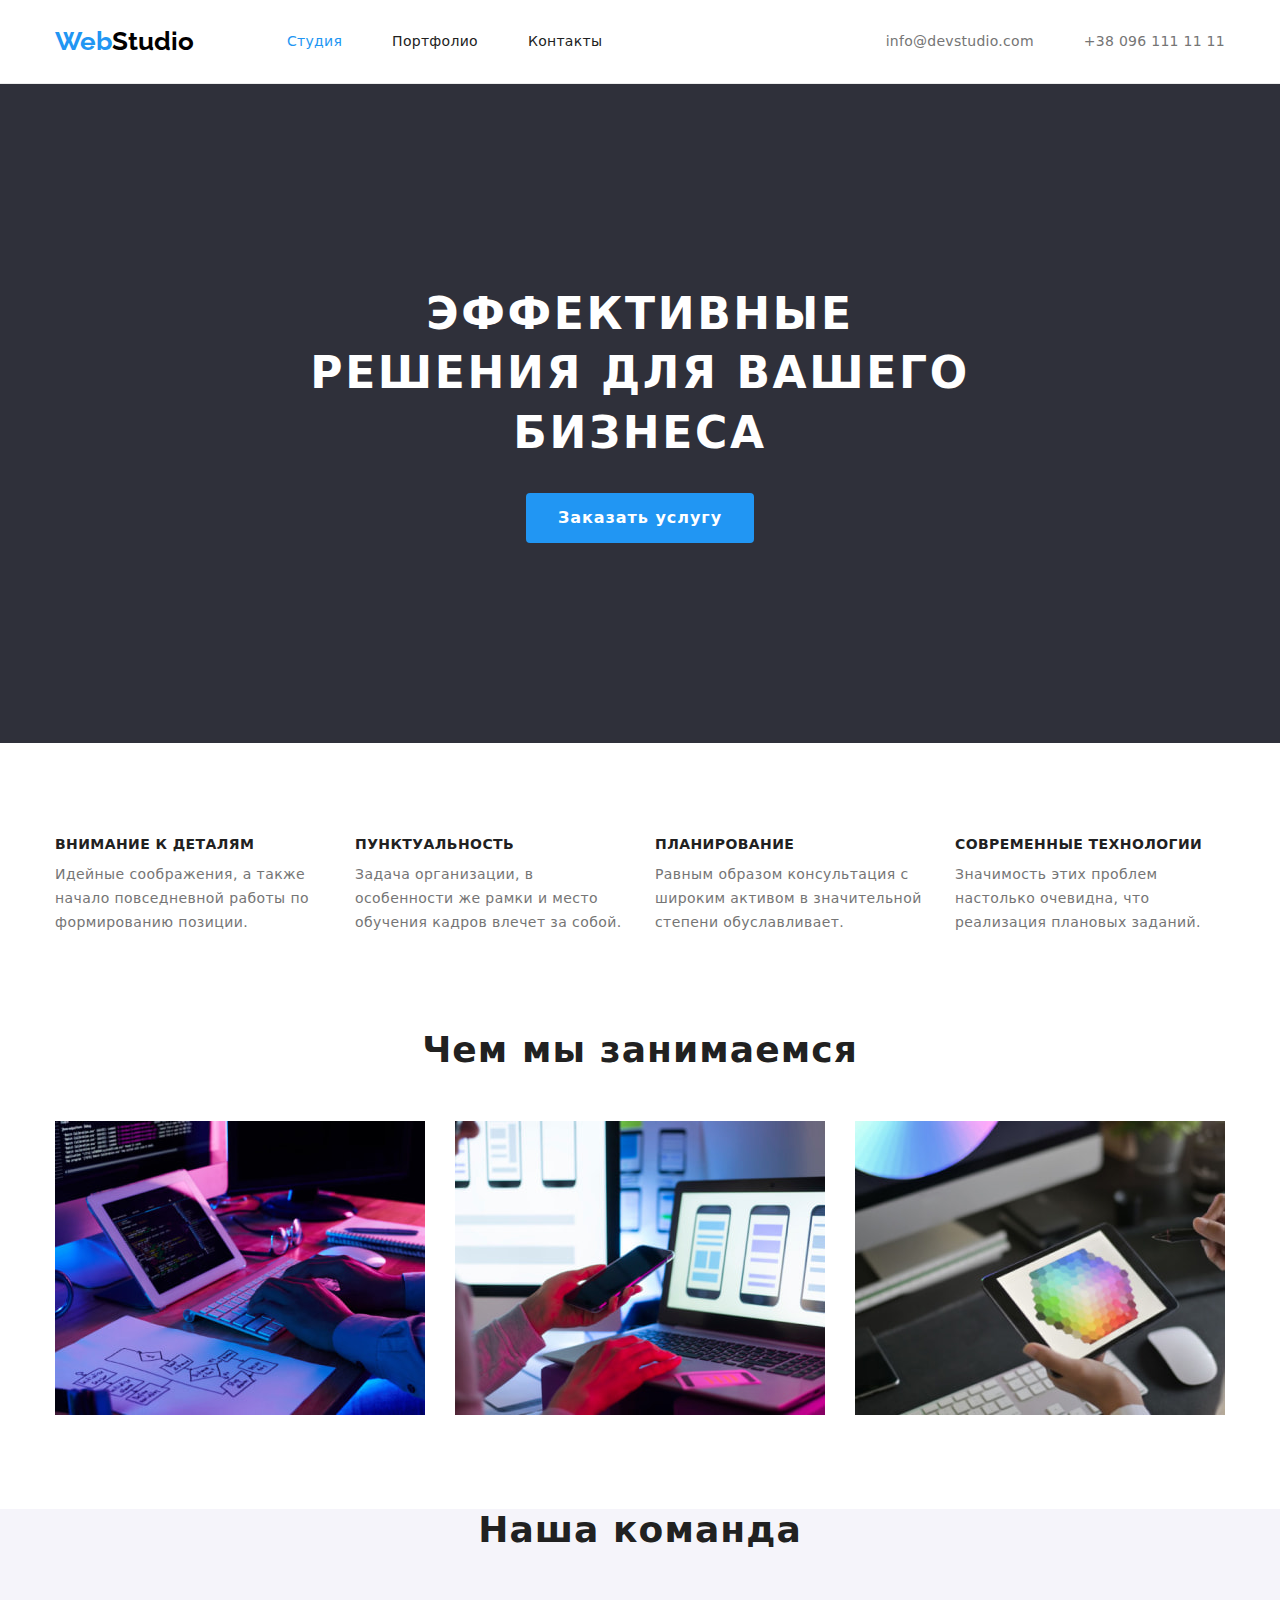
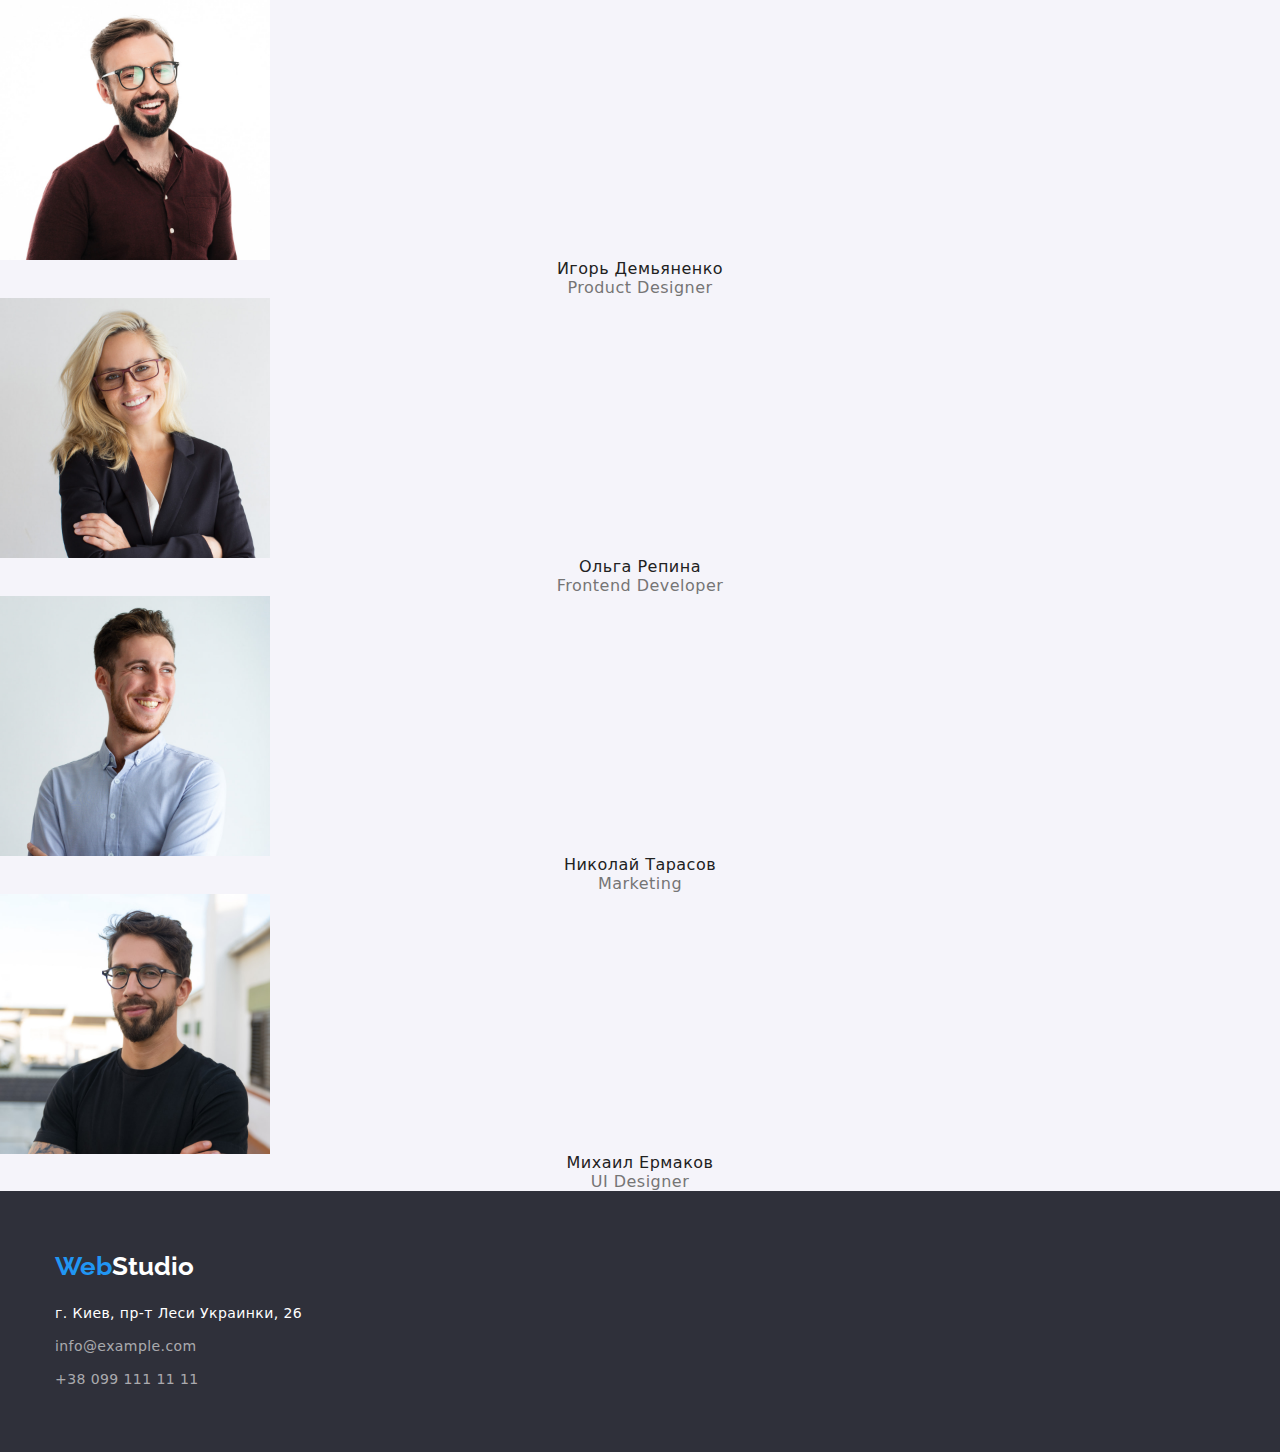
==== commit 446bd3e0: "stylings section "what we do"" ====
--- a/index.html
+++ b/index.html
@@ -49,7 +49,7 @@
       </section>
       <!--Features-->
       <section class="features section">
-        <div class="features conrainer">
+        <div class="features container">
         <h2 class="visually-hidden">Особенности</h2>
         <ul class="list features">
           <li class="features item">
@@ -79,31 +79,29 @@
         </ul>
         </div>
       </section>
-      <!--Чем мы занимаемся-->
-      <section>
+      <!--What we do-->
+      <section class="skills section">
+        <div class="container">
         <h2 class="heading">Чем мы занимаемся</h2>
-        <ul class="list">
-          <li>
+        <ul class="list skills">
+          <li class="skills item">
             <img
-              class="list-pic"
               src="./images/what-we-do/box-1.jpg"
               alt="пишет код"
               width="370"
               height="294"
             />
           </li>
-          <li>
+          <li class="skills item">
             <img
-              class="list-pic"
               src="./images/what-we-do/box-2.jpg"
               alt="телефон авторизируется с компютером"
               width="370"
               height="294"
             />
           </li>
-          <li>
+          <li class="skills item">
             <img
-              class="list-pic"
               src="./images/what-we-do/box-3.jpg"
               alt="спектр цветов на ноутбуке"
               width="370"
@@ -111,6 +109,7 @@
             />
           </li>
         </ul>
+        </div>
       </section>
       <!--Наша команда-->
       <section class="section-3">
--- a/css/styles.css
+++ b/css/styles.css
@@ -24,9 +24,13 @@
 .list{
     list-style: none;
 }
+/*base styles*/
 ul, h1, h2, h3, h4, h5, h6, p{
     padding: 0;
     margin: 0;
+}
+img{
+    display: block;
 }
 /*header section*/
 .header, .border{
@@ -150,6 +154,10 @@
 .btn:focus{
 background-color:#188CE8;}
 /*Features*/
+.features .container{
+    display:flex ;
+    align-items: center;
+}
 .features.section{
 padding-top: 94px;
 padding-bottom: 94px;
@@ -190,16 +198,23 @@
     letter-spacing: 0.03em;
     color: var(--secondary-txt-cl);
 }
+/*What we do*/
+.skills.section{
+    padding-top: 0;
+    padding-bottom: 94px;
+}
 .heading {
     font-weight: 700;
     font-size: 36px;
     line-height: 1.16em;
     text-align: center;
     letter-spacing: 0.03em;
-}
-/*Чем мы занимаемся*/
-.list-pic{
-    width: 370px;
+    margin-bottom: 50px;
+}
+.list.skills{
+    display: flex;
+    flex-wrap: wrap;
+    gap: 30px;
 }
 
 /*наша команда*/
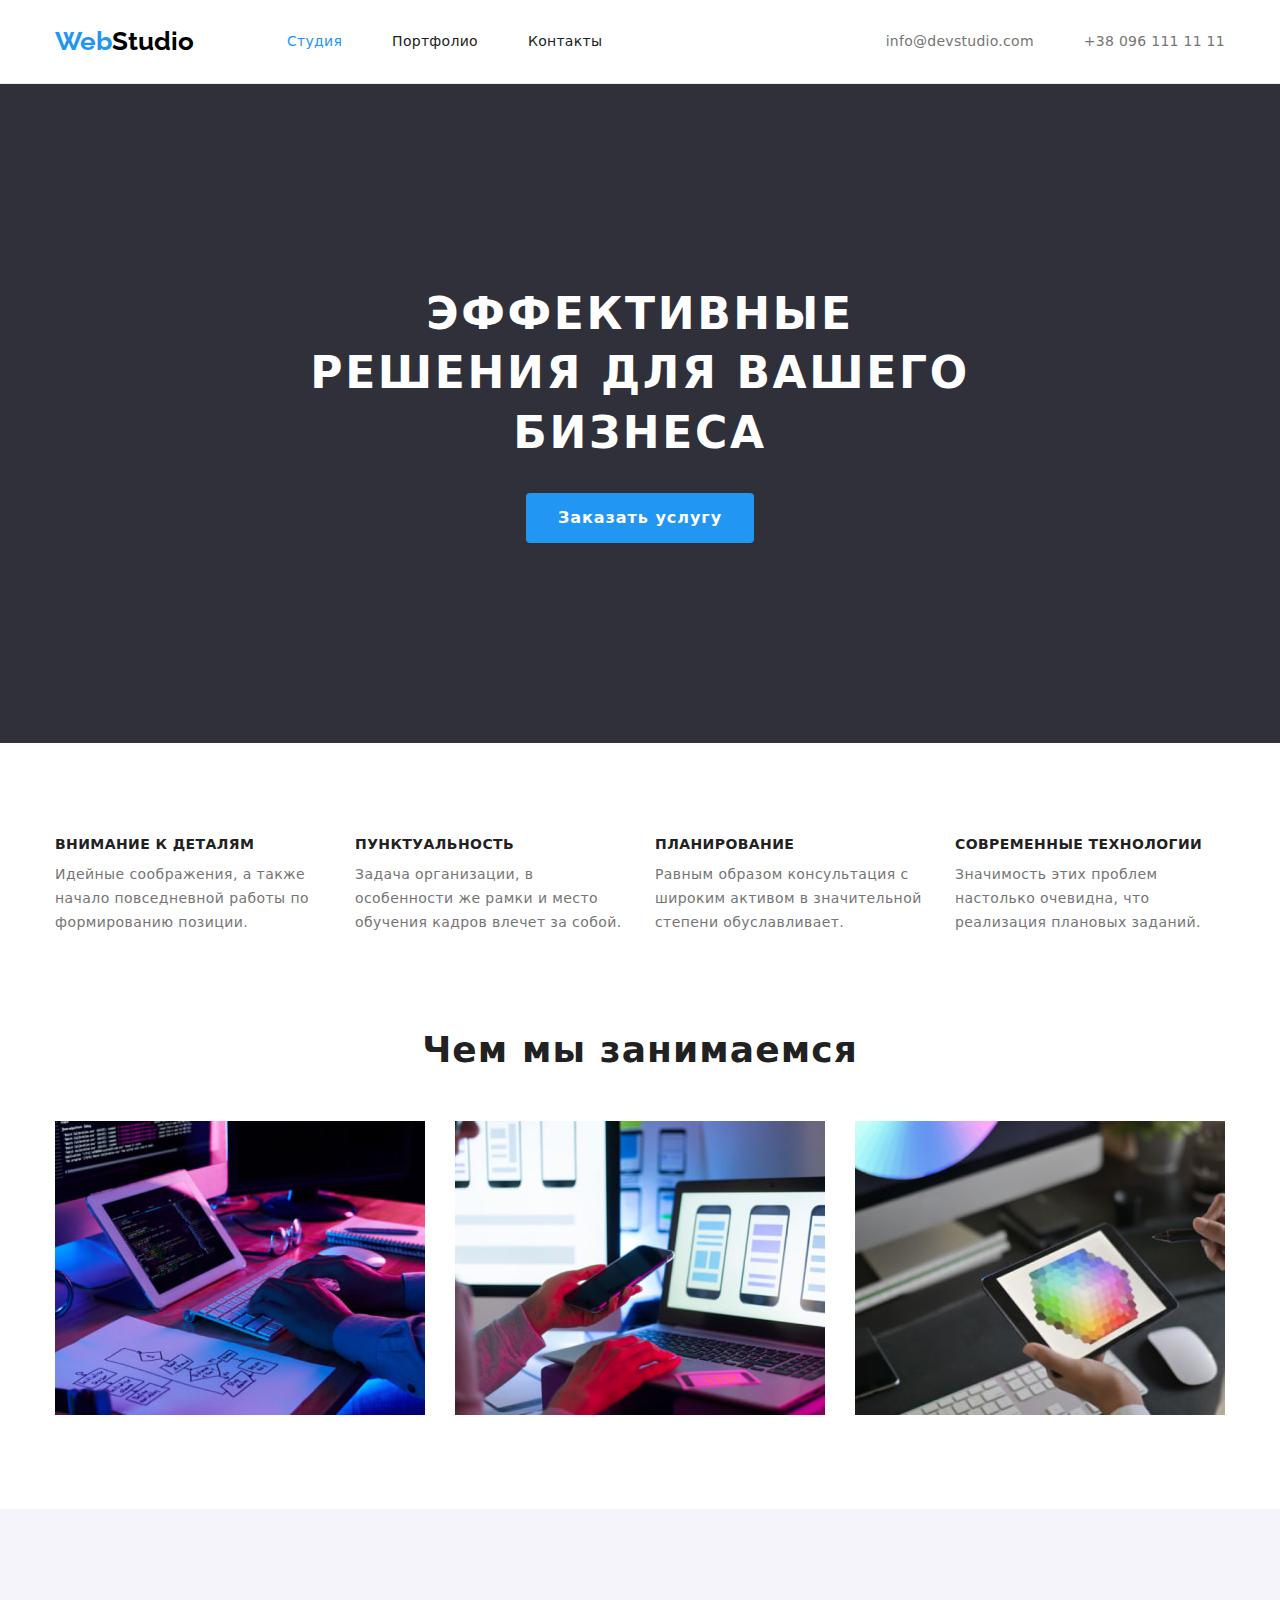
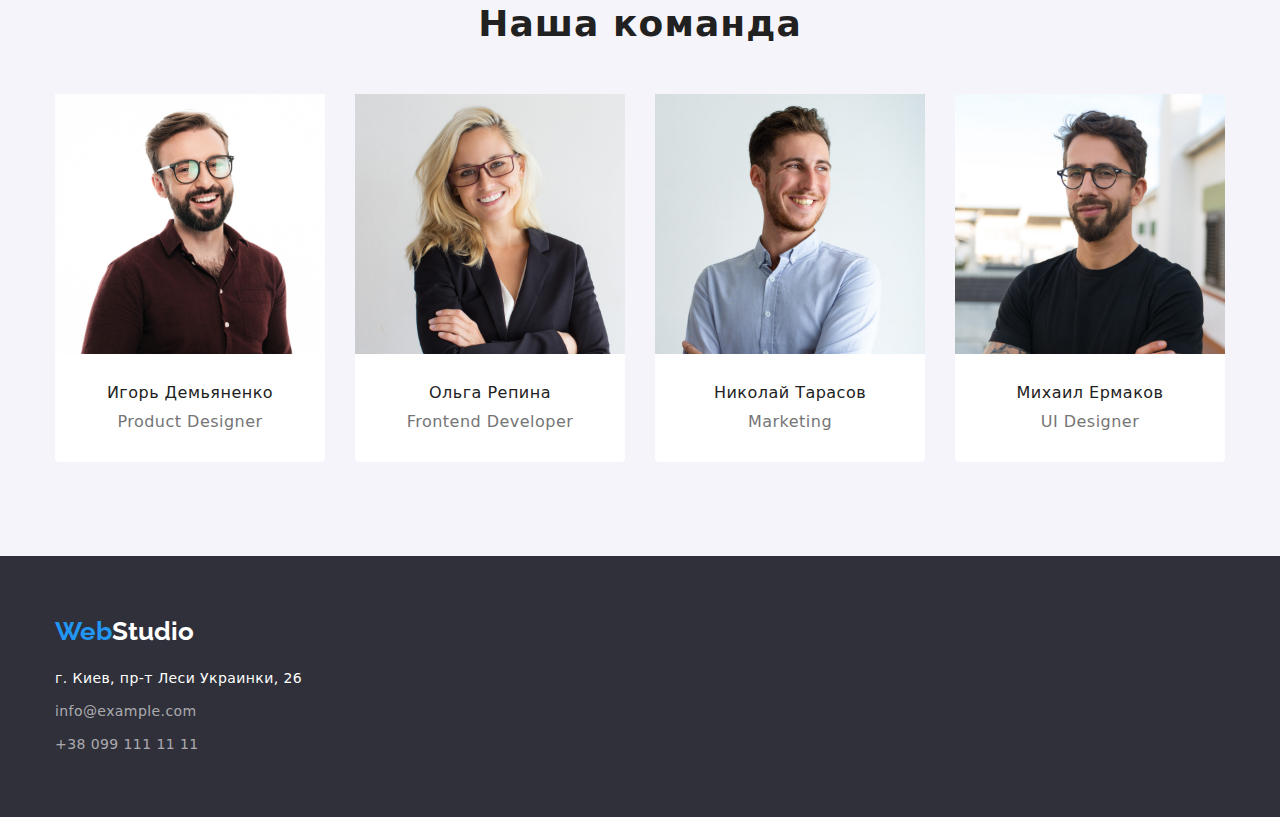
==== commit 26c4357f: "/" ====
--- a/index.html
+++ b/index.html
@@ -111,55 +111,61 @@
         </ul>
         </div>
       </section>
-      <!--Наша команда-->
-      <section class="section-3">
+      <!--Our team-->
+      <section class="team section">
+        <div class="container">
         <h2 class="heading">Наша команда</h2>
-        <ul class="list">
-          <li>
+        <ul class="list team">
+          <li class="team-card item">
             <img
-              class="list-images"
               src="./images/our-team/img(1).jpg"
               alt="мужчина в коричневой рубашке"
               width="270"
               height="260"
             />
+            <div class="team-card-desc">
             <h3 class="list-title">Игорь Демьяненко</h3>
             <p class="list-txt" lang="en">Product Designer</p>
+            </div>
           </li>
-          <li>
+          <li class="team-card item">
             <img
-              class="list-images"
               src="./images/our-team/img(2).jpg"
               alt="женщина в очках"
               width="270"
               height="260"
             />
+            <div class="team-card-desc">
             <h3 class="list-title">Ольга Репина</h3>
             <p class="list-txt" lang="en">Frontend Developer</p>
+            </div>
           </li>
-          <li>
+          <li class="team-card item">
             <img
-              class="list-images"
               src="./images/our-team/img(3).jpg"
               alt="мужчина в белой рубашке"
               width="270"
               height="260"
             />
+            <div class="team-card-desc">
             <h3 class="list-title">Николай Тарасов</h3>
             <p class="list-txt" lang="en">Marketing</p>
+            </div>
           </li>
-          <li>
+          <li class="team-card item">
             <img
-              class="list-images"
               src="./images/our-team/img(4).jpg"
               alt="мужчина в черной рубашке"
               width="270"
               height="260"
             />
+            <div class="team-card-desc">
             <h3 class="list-title">Михаил Ермаков</h3>
             <p class="list-txt" lang="en">UI Designer</p>
+            </div>
           </li>
         </ul>
+        </div>
       </section>
     </main>
     <footer class="footer">
--- a/css/styles.css
+++ b/css/styles.css
@@ -218,12 +218,23 @@
 }
 
 /*наша команда*/
-.section-3{
+.team.section{
     background-color:  #F5F4FA;
-}
-
-.list-images{
-    width: 270px;
+    padding-top: 94px;
+    padding-bottom: 94px;
+}
+.list.team{
+display: flex;
+flex-wrap: wrap;
+gap: 30px;
+}
+.team-card.item{
+    background-color: var(--txt-color);
+    border-bottom-left-radius: 4px;
+    border-bottom-right-radius: 4px;
+}
+.team-card-desc{
+padding: 30px 10px;
 }
 
 .list-title{
@@ -232,6 +243,7 @@
         line-height:1.18em;
         text-align: center;
         letter-spacing: 0.03em;
+        margin-bottom: 10px;
 }
 
 .list-txt{
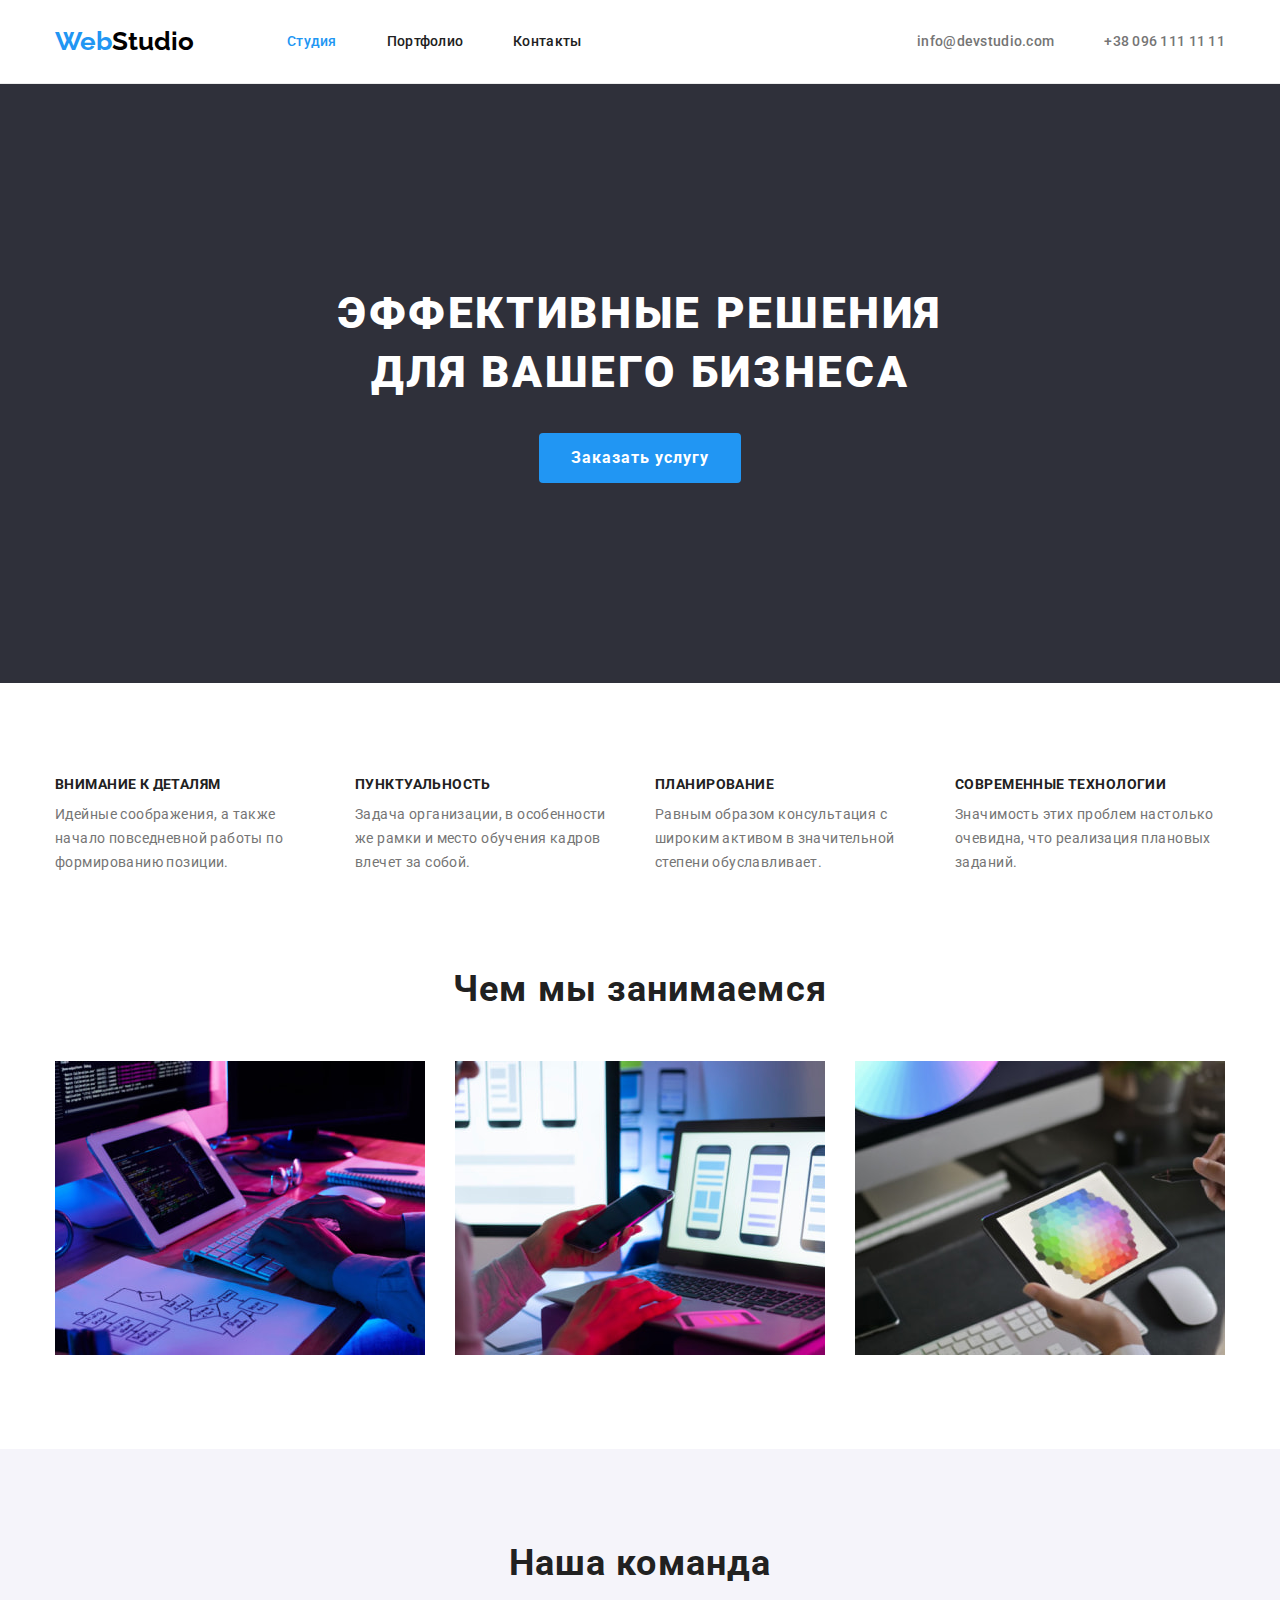
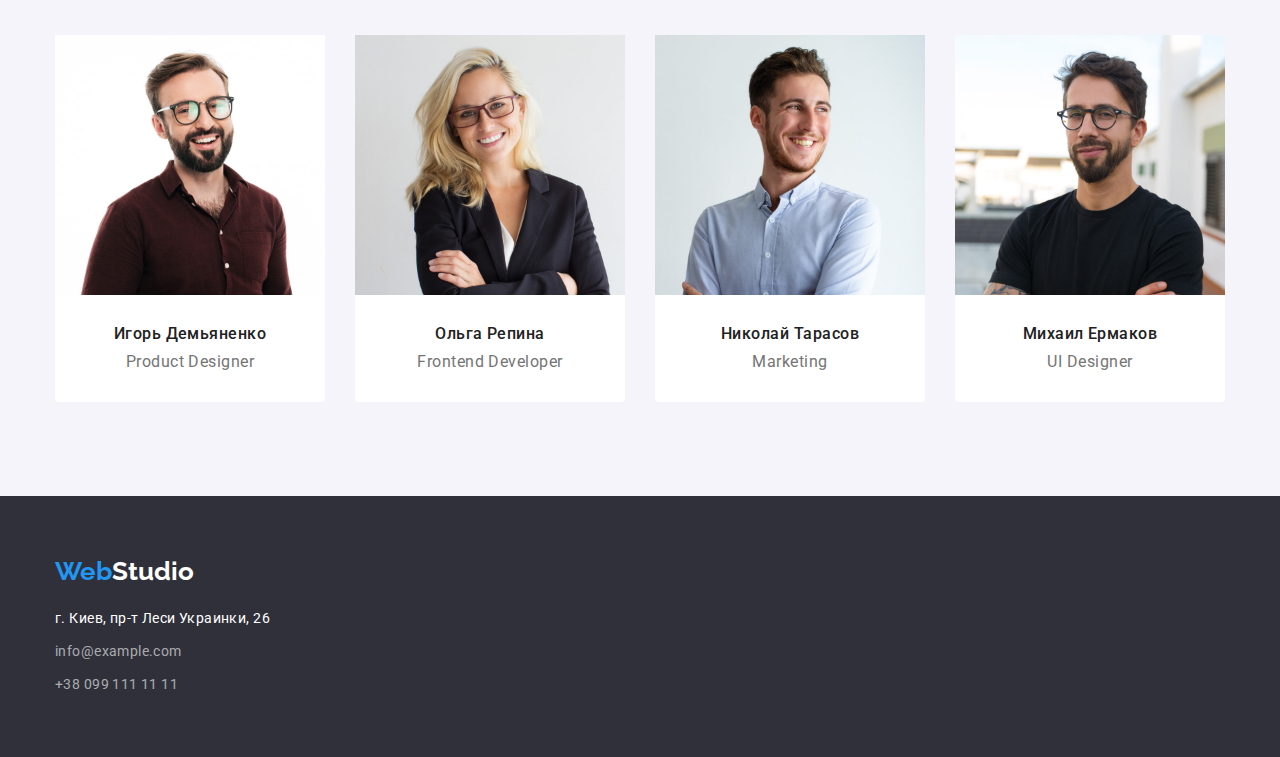
==== commit abfe759b: "." ====
--- a/index.html
+++ b/index.html
@@ -11,8 +11,8 @@
       href="https://fonts.googleapis.com/css2?family=Raleway:wght@700&family=Roboto:wght@400;500;700;900&display=swap"
       rel="stylesheet"
     />
+        <link rel="stylesheet" href="https://cdnjs.cloudflare.com/ajax/libs/modern-normalize/1.1.0/modern-normalize.min.css">
     <link rel="stylesheet" href="./css/styles.css" />
-    <link rel="stylesheet" href="https://cdnjs.cloudflare.com/ajax/libs/modern-normalize/1.1.0/modern-normalize.min.css">
   </head>
   <body>
     <header class="header border">
--- a/css/styles.css
+++ b/css/styles.css
@@ -254,9 +254,19 @@
         color: var(--secondary-txt-cl);
 }
 
-
+/*PORTFOLIO*/
+.section{
+    padding-top: 94px;
+    padding-bottom: 94px;
+}
 
 /*Filters*/
+.filters.list{
+    display: flex;
+    justify-content: center;
+    gap: 8px;
+    margin-bottom: 50px;
+}
 .list-btn {
     background-color: #F5F4FA;
     font-weight: 500;
@@ -266,6 +276,8 @@
         letter-spacing: 0.03em;
         cursor: pointer;
         border: none;
+        padding: 6px 22px;
+        border-radius: 4px;
 }
 
 .button-current{
@@ -279,15 +291,25 @@
     color: var(--txt-color);
 }
 /*projects*/
-.list-img{
+.list.projects{
+    display: flex;
+    flex-wrap: wrap;
+    gap: 30px;
+}
+.projects-card.item{
     width: 370px;
 }
-
+.projects-card-desc{
+    padding: 20px 24px;
+    border: 1px solid #EEEEEE;
+    border-top: none;
+}
 .list-heading{
     font-weight: 700;
         font-size: 18px;
         line-height:2em;
         letter-spacing: 0.06em;
+        margin-bottom: 4px;
 }
 
 .list-text{    
